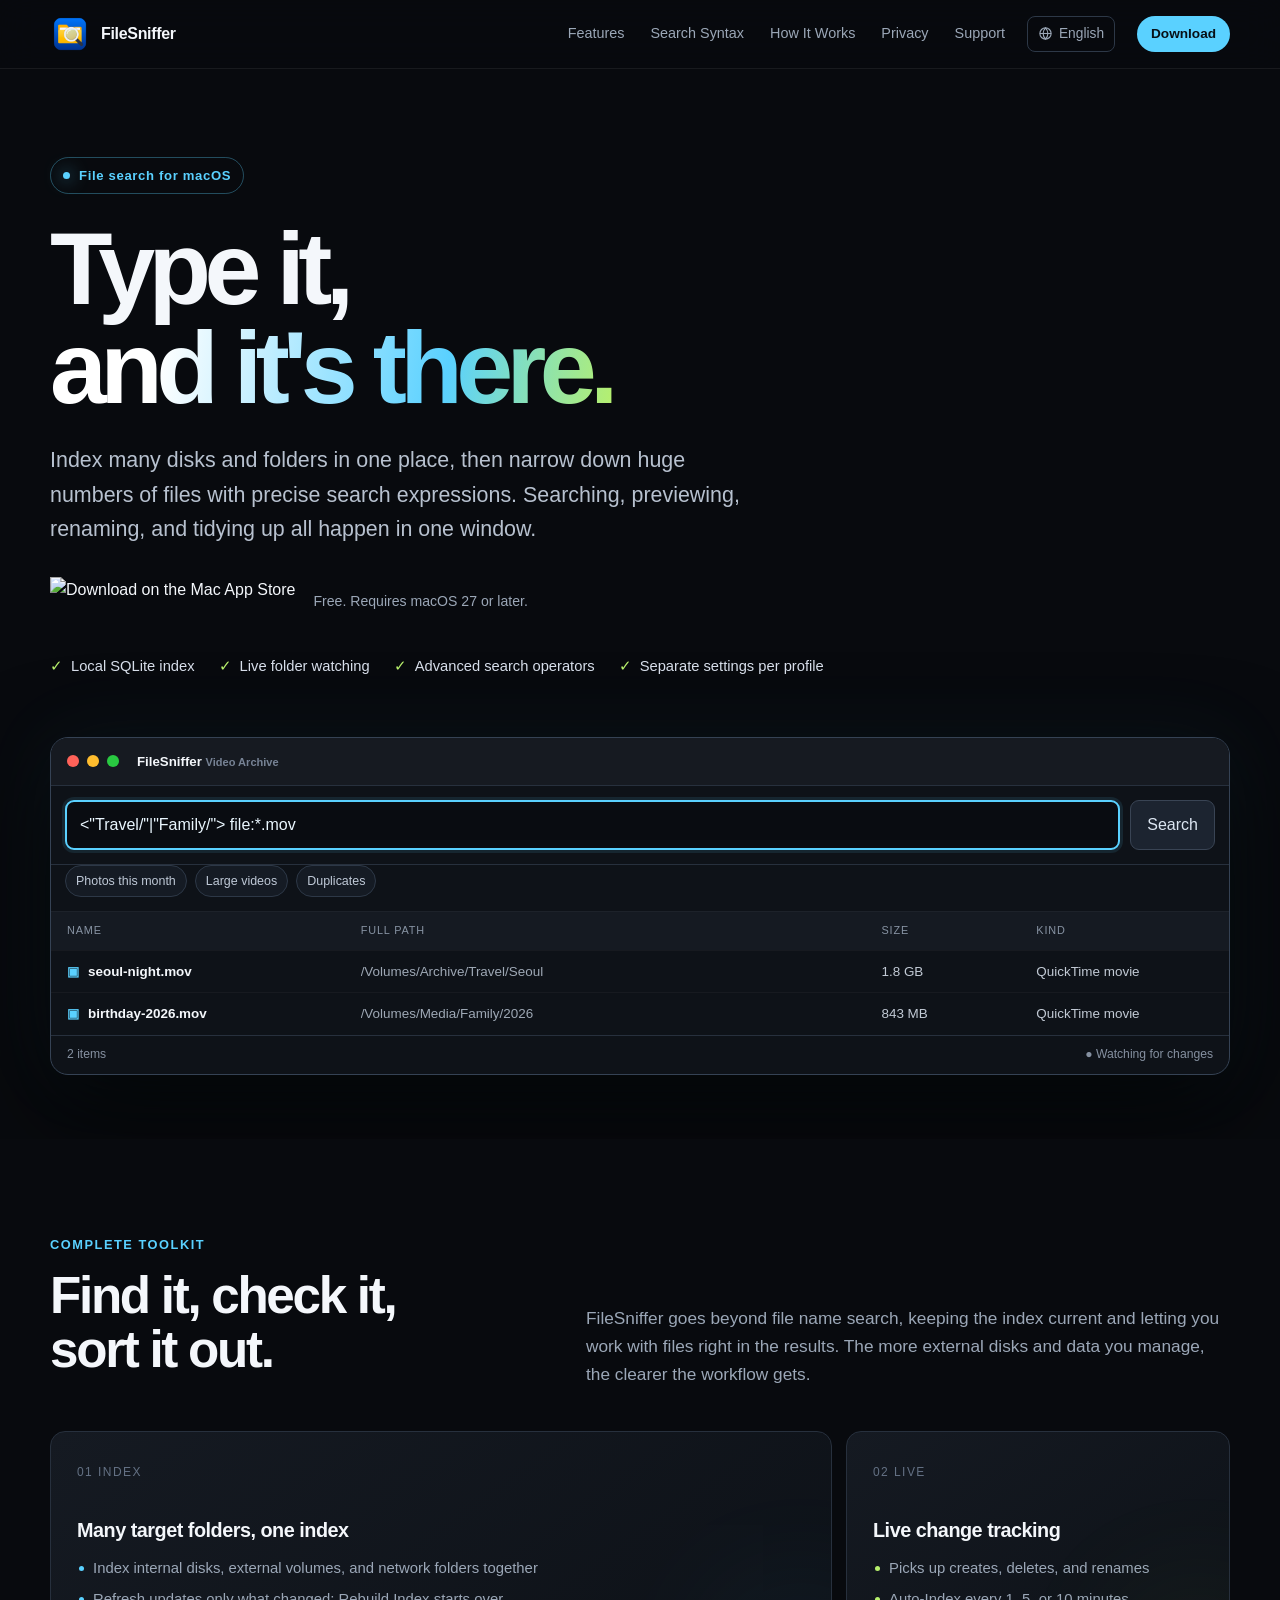
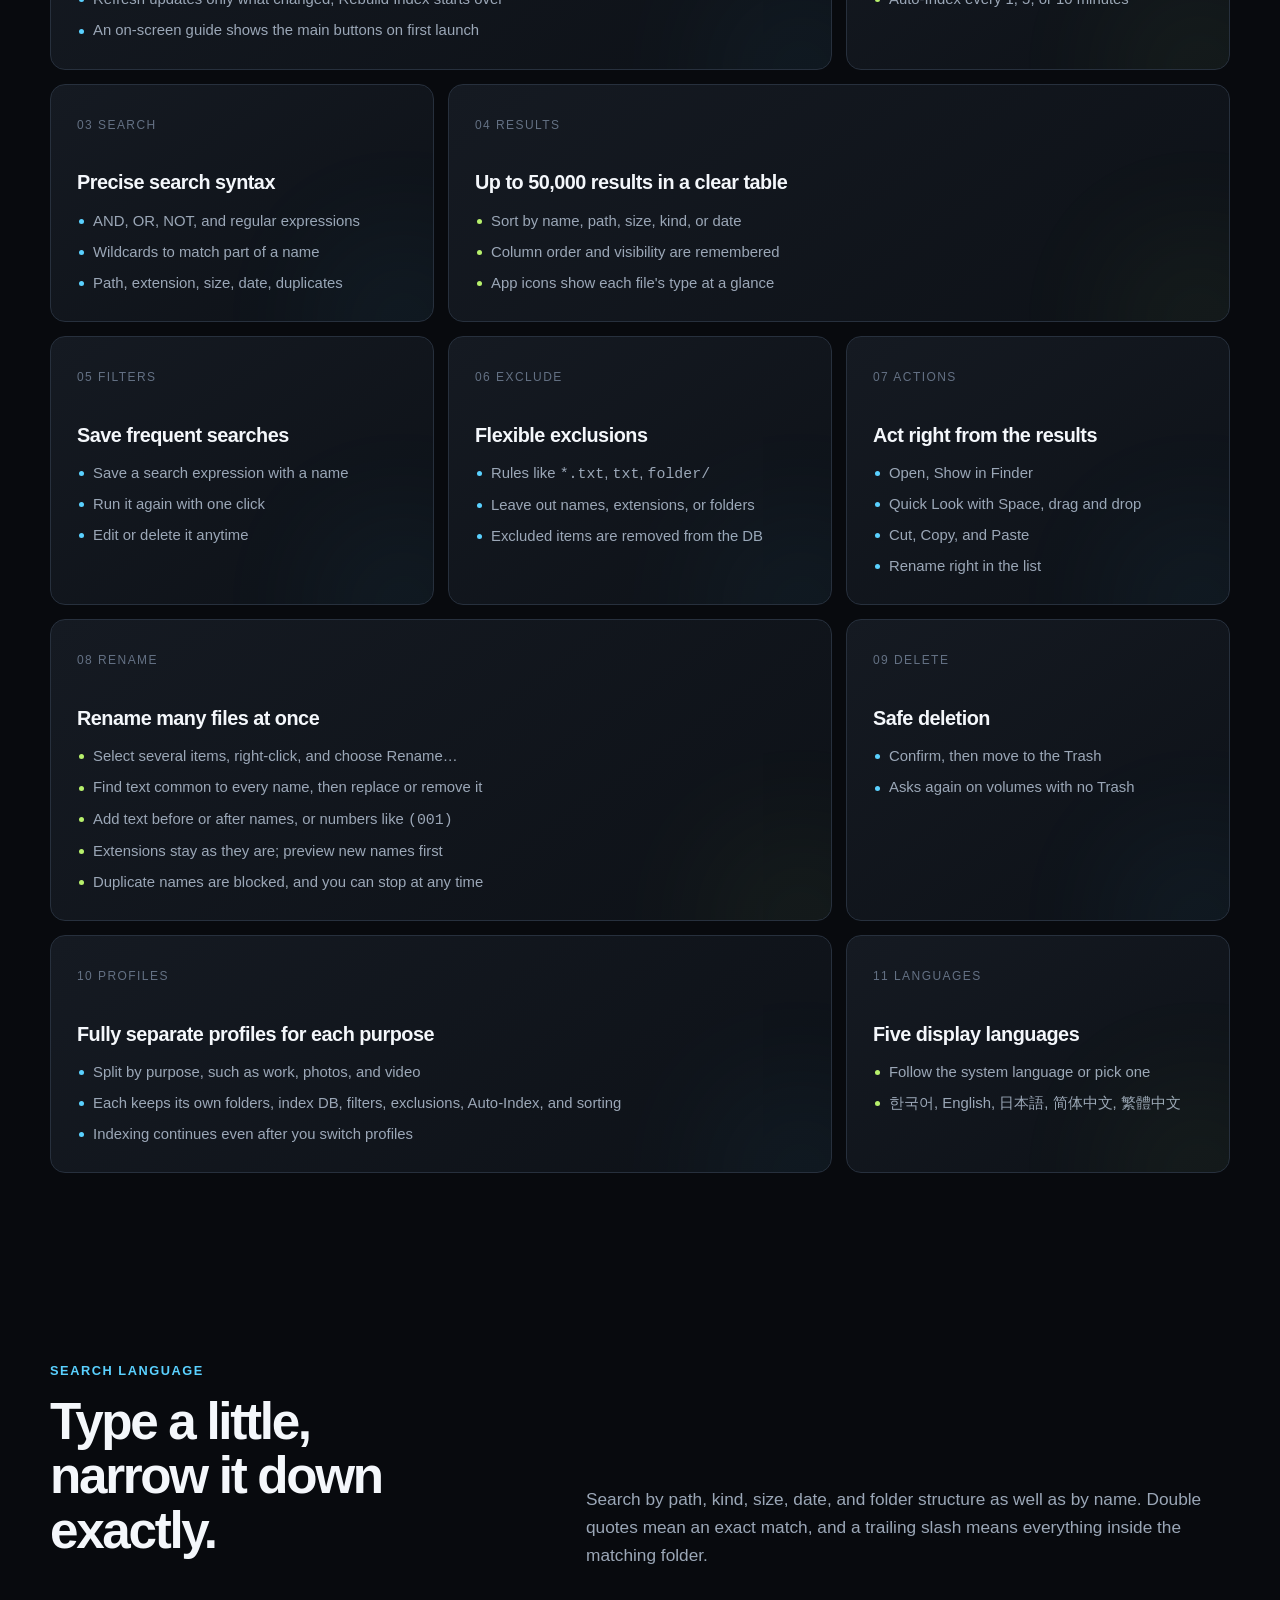
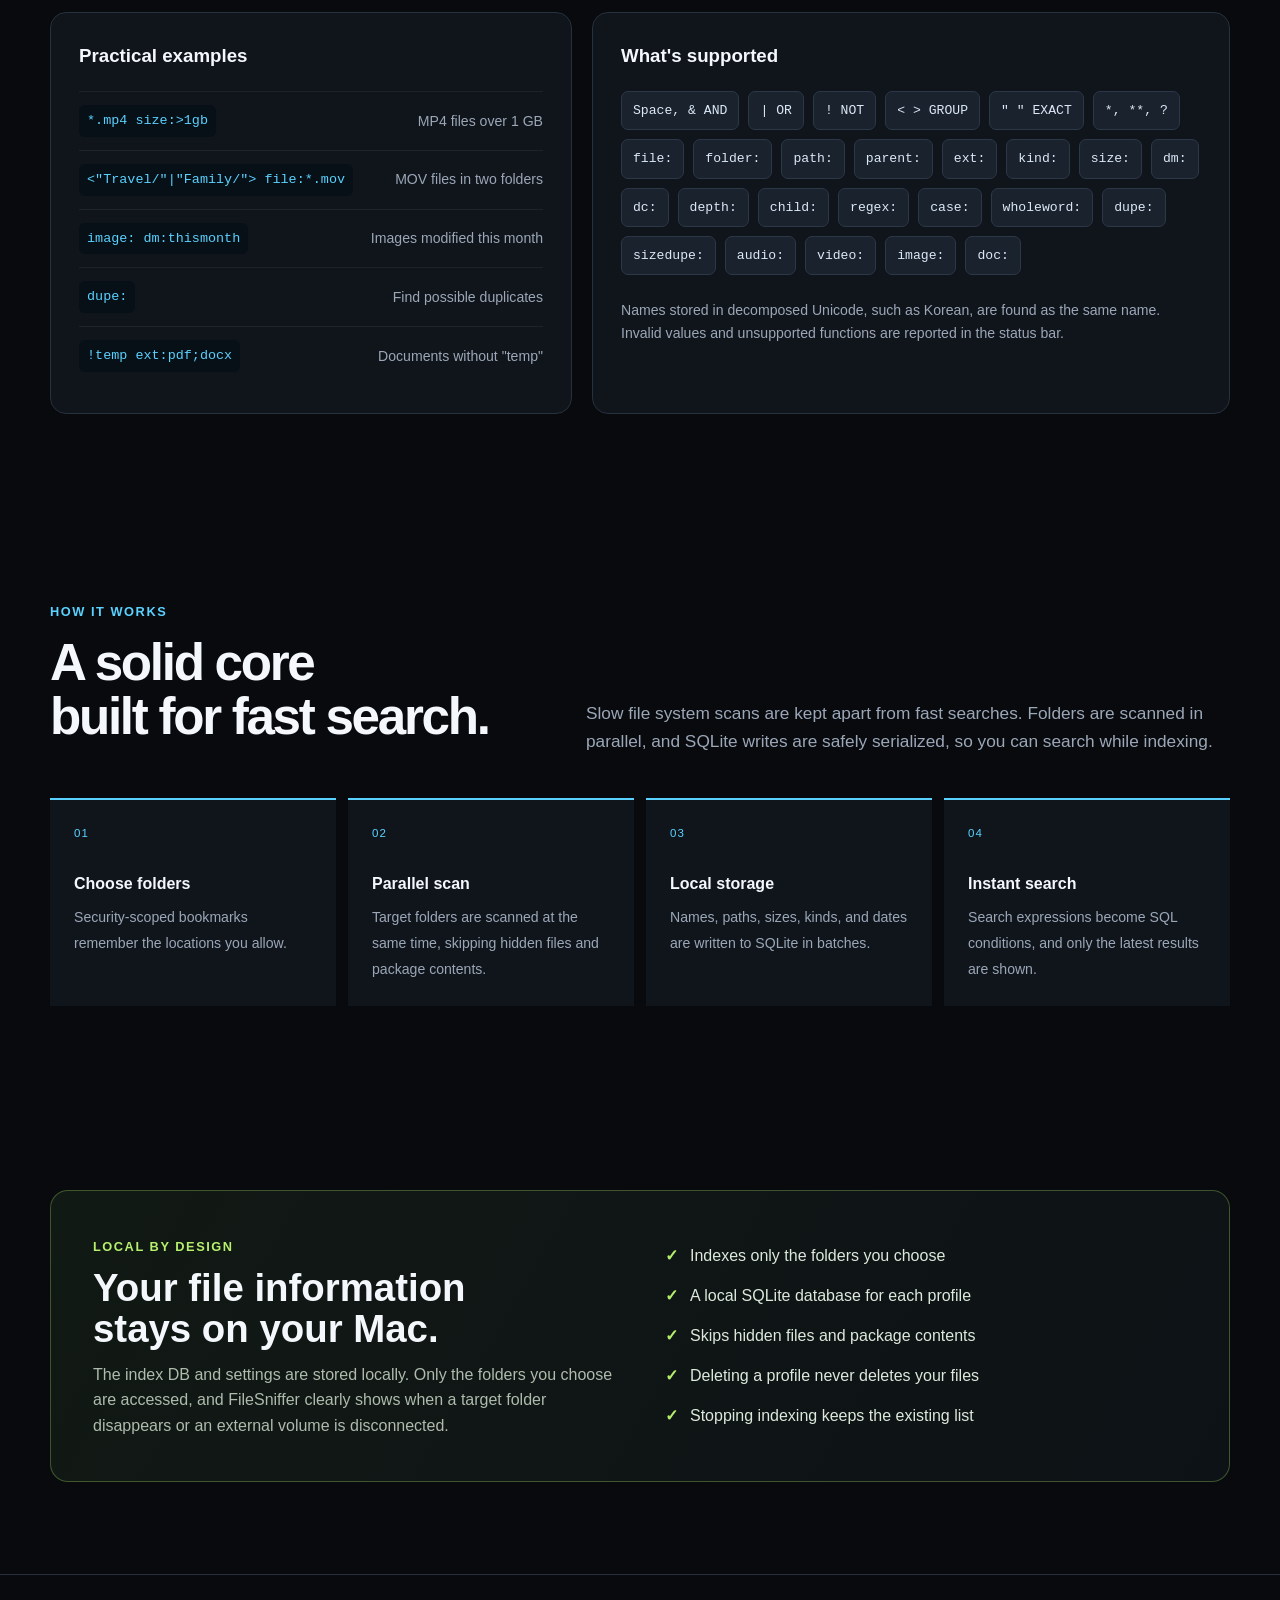
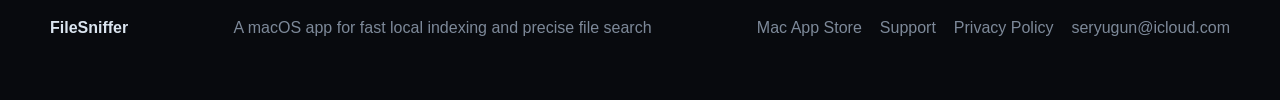
==== en.html @ e66916c9 "Add files via upload" ====
<!doctype html>
<html lang="en">
<head>
  <meta charset="utf-8">
  <meta name="viewport" content="width=device-width, initial-scale=1">
  <meta name="description" content="FileSniffer is a macOS app that indexes many folders quickly and finds and manages files with a powerful search syntax.">
  <meta name="theme-color" content="#0b0d12">
  <title>FileSniffer — The moment you type, your files appear</title>
  <link rel="alternate" hreflang="ko" href="https://seryugun.github.io/filesniffer/">
  <link rel="alternate" hreflang="en" href="https://seryugun.github.io/filesniffer/en.html">
  <link rel="alternate" hreflang="ja" href="https://seryugun.github.io/filesniffer/ja.html">
  <link rel="alternate" hreflang="zh-Hans" href="https://seryugun.github.io/filesniffer/zh-hans.html">
  <link rel="alternate" hreflang="zh-Hant" href="https://seryugun.github.io/filesniffer/zh-hant.html">
  <link rel="alternate" hreflang="x-default" href="https://seryugun.github.io/filesniffer/en.html">
  <link rel="icon" type="image/png" href="favicon.png">
  <link rel="apple-touch-icon" href="icon.png">
  <link rel="stylesheet" href="home.css">
</head>
<body>
  <nav class="nav"><div class="wrap"><a class="brand" href="#top"><img class="mark" src="icon.png" alt="" width="40" height="40">FileSniffer</a><div class="nav-right"><div class="navlinks"><a href="#features">Features</a><a href="#syntax">Search Syntax</a><a href="#workflow">How It Works</a><a href="#privacy">Privacy</a><a href="support.html#en">Support</a></div><details class="lang"><summary aria-label="Language"><svg viewBox="0 0 24 24" fill="none" stroke="currentColor" stroke-width="1.8" aria-hidden="true"><circle cx="12" cy="12" r="9"/><path d="M3 12h18M12 3c2.5 2.7 3.8 5.7 3.8 9s-1.3 6.3-3.8 9c-2.5-2.7-3.8-5.7-3.8-9S9.5 5.7 12 3z"/></svg>English</summary><div class="lang-menu"><a href="index.html?lang=ko" hreflang="ko" lang="ko">한국어</a><a href="en.html" hreflang="en" lang="en" aria-current="page">English</a><a href="ja.html" hreflang="ja" lang="ja">日本語</a><a href="zh-hans.html" hreflang="zh-Hans" lang="zh-Hans">简体中文</a><a href="zh-hant.html" hreflang="zh-Hant" lang="zh-Hant">繁體中文</a></div></details><a class="nav-store" data-appstore href="https://apps.apple.com/app/filesniffer/id6819963720?mt=12">Download</a></div></div></nav>
  <main id="top">
    <header class="hero"><div class="wrap"><span class="eyebrow">File search for macOS</span><h1>Type it,<br><span class="gradient">and it's there.</span></h1><p class="lead">Index many disks and folders in one place, then narrow down huge numbers of files with precise search expressions. Searching, previewing, renaming, and tidying up all happen in one window.</p>
      <div class="store"><a data-appstore href="https://apps.apple.com/app/filesniffer/id6819963720?mt=12"><img src="https://toolbox.marketingtools.apple.com/api/badges/download-on-the-mac-app-store/black/en-us" alt="Download on the Mac App Store" height="48"></a><span class="store-note">Free. Requires macOS 27 or later.</span></div>
      <div class="hero-points"><span>Local SQLite index</span><span>Live folder watching</span><span>Advanced search operators</span><span>Separate settings per profile</span></div>
      <div class="app" aria-label="FileSniffer search window demo"><div class="titlebar"><span class="dot red"></span><span class="dot yellow"></span><span class="dot green"></span><span class="appname">FileSniffer <small style="color:#778395">Video Archive</small></span></div><div class="searchrow"><input id="demo-search" class="searchbox" value='&lt;"Travel/"|"Family/"&gt; file:*.mov' aria-label="Search expression demo"><button class="demo-btn" id="demo-run">Search</button></div><div class="chips"><button class="chip" data-query='image: dm:thismonth'>Photos this month</button><button class="chip" data-query='size:&gt;1gb video:'>Large videos</button><button class="chip" data-query='dupe:'>Duplicates</button></div><div class="table"><div class="tr head"><span>Name</span><span>Full Path</span><span>Size</span><span>Kind</span></div><div class="tr result"><div class="file"><span class="ico">▣</span><span>seoul-night.mov</span></div><span class="path">/Volumes/Archive/Travel/Seoul</span><span class="size">1.8 GB</span><span class="kind">QuickTime movie</span></div><div class="tr result"><div class="file"><span class="ico">▣</span><span>birthday-2026.mov</span></div><span class="path">/Volumes/Media/Family/2026</span><span class="size">843 MB</span><span class="kind">QuickTime movie</span></div></div><div class="status"><span id="result-count" data-searching="Searching…" data-found="2 items" data-dupe="2 possible duplicates">2 items</span><span><span class="pulse">●</span> Watching for changes</span></div></div>
    </div></header>

    <section id="features"><div class="wrap reveal"><div class="section-head"><div><span class="kicker">Complete toolkit</span><h2>Find it, check it,<br>sort it out.</h2></div><p>FileSniffer goes beyond file name search, keeping the index current and letting you work with files right in the results. The more external disks and data you manage, the clearer the workflow gets.</p></div><div class="grid">
      <article class="card wide"><span class="num">01 INDEX</span><h3>Many target folders, one index</h3><ul><li>Index internal disks, external volumes, and network folders together</li><li>Refresh updates only what changed; Rebuild Index starts over</li><li>An on-screen guide shows the main buttons on first launch</li></ul></article>
      <article class="card accent"><span class="num">02 LIVE</span><h3>Live change tracking</h3><ul><li>Picks up creates, deletes, and renames</li><li>Auto-Index every 1, 5, or 10 minutes</li></ul></article>
      <article class="card"><span class="num">03 SEARCH</span><h3>Precise search syntax</h3><ul><li>AND, OR, NOT, and regular expressions</li><li>Wildcards to match part of a name</li><li>Path, extension, size, date, duplicates</li></ul></article>
      <article class="card wide accent"><span class="num">04 RESULTS</span><h3>Up to 50,000 results in a clear table</h3><ul><li>Sort by name, path, size, kind, or date</li><li>Column order and visibility are remembered</li><li>App icons show each file's type at a glance</li></ul></article>
      <article class="card"><span class="num">05 FILTERS</span><h3>Save frequent searches</h3><ul><li>Save a search expression with a name</li><li>Run it again with one click</li><li>Edit or delete it anytime</li></ul></article>
      <article class="card"><span class="num">06 EXCLUDE</span><h3>Flexible exclusions</h3><ul><li>Rules like <code>*.txt</code>, <code>txt</code>, <code>folder/</code></li><li>Leave out names, extensions, or folders</li><li>Excluded items are removed from the DB</li></ul></article>
      <article class="card"><span class="num">07 ACTIONS</span><h3>Act right from the results</h3><ul><li>Open, Show in Finder</li><li>Quick Look with Space, drag and drop</li><li>Cut, Copy, and Paste</li><li>Rename right in the list</li></ul></article>
      <article class="card wide accent"><span class="num">08 RENAME</span><h3>Rename many files at once</h3><ul><li>Select several items, right-click, and choose Rename…</li><li>Find text common to every name, then replace or remove it</li><li>Add text before or after names, or numbers like <code>(001)</code></li><li>Extensions stay as they are; preview new names first</li><li>Duplicate names are blocked, and you can stop at any time</li></ul></article>
      <article class="card"><span class="num">09 DELETE</span><h3>Safe deletion</h3><ul><li>Confirm, then move to the Trash</li><li>Asks again on volumes with no Trash</li></ul></article>
      <article class="card wide"><span class="num">10 PROFILES</span><h3>Fully separate profiles for each purpose</h3><ul><li>Split by purpose, such as work, photos, and video</li><li>Each keeps its own folders, index DB, filters, exclusions, Auto-Index, and sorting</li><li>Indexing continues even after you switch profiles</li></ul></article>
      <article class="card accent"><span class="num">11 LANGUAGES</span><h3>Five display languages</h3><ul><li>Follow the system language or pick one</li><li>한국어, English, 日本語, 简体中文, 繁體中文</li></ul></article>
    </div></div></section>

    <section id="syntax"><div class="wrap reveal"><div class="section-head"><div><span class="kicker">Search language</span><h2>Type a little,<br>narrow it down exactly.</h2></div><p>Search by path, kind, size, date, and folder structure as well as by name. Double quotes mean an exact match, and a trailing slash means everything inside the matching folder.</p></div><div class="syntax"><div class="syntax-panel"><h3>Practical examples</h3><div class="example"><code>*.mp4 size:&gt;1gb</code><span>MP4 files over 1 GB</span></div><div class="example"><code>&lt;"Travel/"|"Family/"&gt; file:*.mov</code><span>MOV files in two folders</span></div><div class="example"><code>image: dm:thismonth</code><span>Images modified this month</span></div><div class="example"><code>dupe:</code><span>Find possible duplicates</span></div><div class="example"><code>!temp ext:pdf;docx</code><span>Documents without "temp"</span></div></div><div class="syntax-panel"><h3>What's supported</h3><div class="tokens"><span class="token">Space, &amp; AND</span><span class="token">| OR</span><span class="token">! NOT</span><span class="token">&lt; &gt; GROUP</span><span class="token">" " EXACT</span><span class="token">*, **, ?</span><span class="token">file:</span><span class="token">folder:</span><span class="token">path:</span><span class="token">parent:</span><span class="token">ext:</span><span class="token">kind:</span><span class="token">size:</span><span class="token">dm:</span><span class="token">dc:</span><span class="token">depth:</span><span class="token">child:</span><span class="token">regex:</span><span class="token">case:</span><span class="token">wholeword:</span><span class="token">dupe:</span><span class="token">sizedupe:</span><span class="token">audio:</span><span class="token">video:</span><span class="token">image:</span><span class="token">doc:</span></div><p style="color:var(--muted);font-size:.88rem;margin:24px 0 0">Names stored in decomposed Unicode, such as Korean, are found as the same name. Invalid values and unsupported functions are reported in the status bar.</p></div></div></div></section>

    <section id="workflow"><div class="wrap reveal"><div class="section-head"><div><span class="kicker">How it works</span><h2>A solid core<br>built for fast search.</h2></div><p>Slow file system scans are kept apart from fast searches. Folders are scanned in parallel, and SQLite writes are safely serialized, so you can search while indexing.</p></div><div class="flow"><div class="step"><strong>Choose folders</strong><span>Security-scoped bookmarks remember the locations you allow.</span></div><div class="step"><strong>Parallel scan</strong><span>Target folders are scanned at the same time, skipping hidden files and package contents.</span></div><div class="step"><strong>Local storage</strong><span>Names, paths, sizes, kinds, and dates are written to SQLite in batches.</span></div><div class="step"><strong>Instant search</strong><span>Search expressions become SQL conditions, and only the latest results are shown.</span></div></div></div></section>

    <section id="privacy"><div class="wrap reveal"><div class="privacy"><div><span class="kicker" style="color:var(--lime)">Local by design</span><h2>Your file information<br>stays on your Mac.</h2><p>The index DB and settings are stored locally. Only the folders you choose are accessed, and FileSniffer clearly shows when a target folder disappears or an external volume is disconnected.</p></div><div class="checks"><div class="check">Indexes only the folders you choose</div><div class="check">A local SQLite database for each profile</div><div class="check">Skips hidden files and package contents</div><div class="check">Deleting a profile never deletes your files</div><div class="check">Stopping indexing keeps the existing list</div></div></div></div></section>
  </main>
  <footer><div class="wrap foot"><strong>FileSniffer</strong><span>A macOS app for fast local indexing and precise file search</span><span class="footlinks"><a data-appstore href="https://apps.apple.com/app/filesniffer/id6819963720?mt=12">Mac App Store</a><a href="support.html#en">Support</a><a href="privacy.html#en">Privacy Policy</a><a href="mailto:seryugun@icloud.com">seryugun@icloud.com</a></span></div></footer>
  <script src="site.js"></script>
</body>
</html>
---- home.css ----
:root{--bg:#080a0e;--panel:#10141b;--panel2:#151b24;--line:#27303d;--text:#f4f7fb;--muted:#9ba7b7;--cyan:#5ad1ff;--lime:#b7f06c;--orange:#ffb65a;--max:1180px;color-scheme:dark;font-family:-apple-system,BlinkMacSystemFont,"SF Pro Display","Apple SD Gothic Neo","Hiragino Sans","PingFang SC","PingFang TC",sans-serif}
:lang(ja){font-family:-apple-system,BlinkMacSystemFont,"Hiragino Sans","Hiragino Kaku Gothic ProN",sans-serif}
:lang(zh-Hans){font-family:-apple-system,BlinkMacSystemFont,"PingFang SC",sans-serif}
:lang(zh-Hant){font-family:-apple-system,BlinkMacSystemFont,"PingFang TC",sans-serif}
*{box-sizing:border-box}html{scroll-behavior:smooth}body{margin:0;background:var(--bg);color:var(--text);line-height:1.62;font-size:16px}a{color:inherit;text-decoration:none}button,input{font:inherit}button{cursor:pointer}.wrap{width:min(var(--max),calc(100% - 40px));margin:auto}
.nav{position:sticky;top:0;z-index:20;border-bottom:1px solid #ffffff12;background:#080a0edb;backdrop-filter:blur(18px)}.nav .wrap{height:68px;display:flex;align-items:center;justify-content:space-between}.brand{display:flex;gap:11px;align-items:center;font-weight:750;letter-spacing:-.02em}.mark{width:40px;height:40px;display:block}.navlinks{display:flex;gap:26px;color:var(--muted);font-size:.9rem}.navlinks a:hover{color:var(--text)}
.nav-right{display:flex;align-items:center;gap:22px}.nav-store{padding:7px 14px;border-radius:999px;background:var(--cyan);color:#071017;font-size:.85rem;font-weight:700;white-space:nowrap}.nav-store:hover{background:#8fe0ff}
.lang{position:relative;font-size:.86rem;color:var(--muted)}.lang summary{list-style:none;cursor:pointer;padding:6px 10px;border:1px solid #2d3847;border-radius:8px;display:flex;gap:6px;align-items:center;white-space:nowrap}.lang summary::-webkit-details-marker{display:none}.lang summary svg{width:15px;height:15px}.lang summary:hover,.lang[open] summary{color:var(--text);border-color:#55708c}.lang-menu{position:absolute;right:0;top:calc(100% + 8px);min-width:150px;padding:6px;border:1px solid var(--line);border-radius:10px;background:#10141b;box-shadow:0 18px 50px #000a;display:grid}.lang-menu a{padding:7px 10px;border-radius:6px;color:#c9d3df}.lang-menu a:hover{background:#1a222d;color:#fff}.lang-menu a[aria-current]{color:var(--cyan)}
.hero{padding:88px 0 64px;overflow:hidden}.eyebrow{display:inline-flex;align-items:center;gap:9px;padding:7px 12px;border:1px solid #5ad1ff55;border-radius:999px;color:var(--cyan);font-size:.82rem;font-weight:650;letter-spacing:.05em}.eyebrow:before{content:"";width:7px;height:7px;border-radius:50%;background:var(--cyan);box-shadow:0 0 18px var(--cyan)}h1{font-size:clamp(3rem,8vw,6.8rem);line-height:.96;letter-spacing:-.065em;margin:26px 0 26px;max-width:1000px}.gradient{background:linear-gradient(100deg,#fff 20%,var(--cyan) 70%,var(--lime));-webkit-background-clip:text;color:transparent}.lead{font-size:clamp(1.08rem,2vw,1.34rem);color:#b7c1cf;max-width:690px;margin:0 0 30px}.hero-points{display:flex;flex-wrap:wrap;gap:12px 24px;color:#d7deea;font-size:.92rem}.hero-points span:before{content:"✓";color:var(--lime);margin-right:8px}
.store{display:flex;flex-wrap:wrap;align-items:center;gap:12px 18px;margin:0 0 30px}.store img{height:48px;width:auto;display:block}.store a:hover img{opacity:.85}.store-note{color:var(--muted);font-size:.88rem}
.app{margin-top:58px;border:1px solid #354254;border-radius:18px;background:#0e1218;box-shadow:0 35px 100px #000b,0 0 80px #5ad1ff12;overflow:hidden}.titlebar{height:48px;display:flex;align-items:center;gap:8px;padding:0 16px;border-bottom:1px solid var(--line);background:#161a21}.dot{width:12px;height:12px;border-radius:50%}.red{background:#ff6259}.yellow{background:#ffbd2e}.green{background:#29c941}.appname{margin-left:10px;font-size:.83rem;font-weight:700}.searchrow{display:flex;gap:10px;padding:14px;border-bottom:1px solid var(--line)}.searchbox{flex:1;background:#090c11;border:2px solid var(--cyan);box-shadow:0 0 0 3px #5ad1ff1a;border-radius:9px;padding:10px 13px;color:#eaf7ff;outline:none;min-width:0}.demo-btn{border:1px solid #394454;background:#1c2430;color:#dce6f2;border-radius:9px;padding:0 16px}.demo-btn:hover{border-color:var(--cyan)}.chips{padding:0 14px 14px;display:flex;gap:8px;flex-wrap:wrap}.chip{border:1px solid #2d3847;border-radius:999px;background:#151b24;color:#bfc9d7;padding:5px 10px;font-size:.78rem}.chip:hover{color:#fff;border-color:#55708c}.table{font-size:.84rem}.tr{display:grid;grid-template-columns:1.1fr 2fr .55fr .7fr;gap:16px;padding:10px 16px;border-top:1px solid #ffffff09;align-items:center}.tr.head{color:#8793a3;background:#151a22;text-transform:uppercase;font-size:.68rem;letter-spacing:.08em}.file{display:flex;gap:9px;align-items:center;font-weight:600;min-width:0}.file span:last-child,.path{white-space:nowrap;overflow:hidden;text-overflow:ellipsis}.ico{color:var(--cyan)}.path{color:#9ea8b5}.size,.kind{color:#c2cad5}.status{display:flex;justify-content:space-between;padding:9px 16px;border-top:1px solid var(--line);color:#8590a0;font-size:.76rem}.pulse{animation:pulse 1.6s ease-in-out infinite}@keyframes pulse{50%{opacity:.45}}
section{padding:92px 0}.section-head{display:grid;grid-template-columns:.85fr 1.15fr;gap:60px;margin-bottom:42px}.kicker{color:var(--cyan);font-size:.8rem;font-weight:750;letter-spacing:.12em;text-transform:uppercase}.section-head h2{font-size:clamp(2rem,4vw,3.5rem);line-height:1.06;letter-spacing:-.045em;margin:12px 0}.section-head p{color:var(--muted);font-size:1.08rem;margin:8px 0 0;align-self:end}.grid{display:grid;grid-template-columns:repeat(3,1fr);gap:14px}.card{min-height:230px;padding:26px;border:1px solid var(--line);border-radius:15px;background:linear-gradient(145deg,#151a22,#0d1117);position:relative;overflow:hidden}.card:after{content:"";position:absolute;inset:auto -50px -80px auto;width:160px;height:160px;border-radius:50%;background:var(--glow,var(--cyan));filter:blur(70px);opacity:.08}.num{font-variant-numeric:tabular-nums;color:#647184;font-size:.75rem;letter-spacing:.12em}.card h3{font-size:1.24rem;margin:30px 0 10px;letter-spacing:-.025em}.card p{color:var(--muted);margin:0;font-size:.93rem}.card ul{list-style:none;margin:0;padding:0;display:grid;gap:7px;color:var(--muted);font-size:.93rem;word-break:keep-all}.card li{position:relative;padding-left:16px}.card li:before{content:"";position:absolute;left:2px;top:.68em;width:5px;height:5px;border-radius:50%;background:var(--glow,var(--cyan))}.wide{grid-column:span 2}.accent{--glow:var(--lime)}
.syntax{display:grid;grid-template-columns:.9fr 1.1fr;gap:20px}.syntax-panel{border:1px solid var(--line);border-radius:16px;background:var(--panel);padding:28px}.syntax-panel h3{margin:0 0 20px}.example{display:flex;justify-content:space-between;gap:20px;padding:13px 0;border-top:1px solid #ffffff10;align-items:center}.example code{color:var(--cyan);background:#071017;padding:5px 8px;border-radius:6px;font-size:.84rem}.example span{color:var(--muted);font-size:.88rem;text-align:right}.tokens{display:flex;flex-wrap:wrap;gap:9px}.token{padding:8px 11px;border-radius:7px;background:#1a222d;border:1px solid #2c3848;font-family:ui-monospace,SFMono-Regular,Menlo,monospace;font-size:.82rem;color:#dce8f8}
.flow{display:grid;grid-template-columns:repeat(4,1fr);gap:12px;counter-reset:step}.step{counter-increment:step;padding:24px;border-top:2px solid var(--cyan);background:#10151c}.step:before{content:"0" counter(step);display:block;color:var(--cyan);font-size:.72rem;letter-spacing:.1em;margin-bottom:28px}.step strong{display:block;margin-bottom:7px}.step span{color:var(--muted);font-size:.88rem}
.privacy{border:1px solid #b7f06c4a;border-radius:18px;padding:42px;display:grid;grid-template-columns:1fr 1fr;gap:50px;background:linear-gradient(120deg,#111914,#0d1216)}.privacy h2{font-size:2.4rem;line-height:1.08;margin:8px 0 12px}.privacy p{color:#aebbad;margin:0}.checks{display:grid;gap:14px;align-content:center}.check{display:flex;gap:12px;color:#dce9dc}.check:before{content:"✓";color:var(--lime);font-weight:800}
footer{padding:40px 0 60px;border-top:1px solid var(--line);color:#7d8999}.foot{display:flex;justify-content:space-between;gap:24px}.foot strong{color:#dbe5f0}.footlinks{display:flex;flex-wrap:wrap;gap:18px}.footlinks a:hover{color:var(--text)}.reveal{opacity:0;transform:translateY(16px);transition:.6s ease}.reveal.on{opacity:1;transform:none}
@media(max-width:820px){.navlinks{display:none}.hero{padding-top:64px}.section-head,.syntax,.privacy{grid-template-columns:1fr;gap:22px}.grid{grid-template-columns:1fr}.wide{grid-column:auto}.flow{grid-template-columns:1fr 1fr}.tr{grid-template-columns:1fr 1.4fr}.tr>:nth-child(3),.tr>:nth-child(4){display:none}.app{margin-inline:-10px}.privacy{padding:28px}.foot{flex-direction:column}}
@media(max-width:520px){.wrap{width:min(100% - 24px,var(--max))}h1{font-size:3.3rem}.hero-points{display:grid}.searchrow{flex-direction:column}.demo-btn{padding:10px}.flow{grid-template-columns:1fr}.example{align-items:flex-start;flex-direction:column}.example span{text-align:left}.status span:last-child{display:none}.nav-store{display:none}}
@media(prefers-reduced-motion:reduce){html{scroll-behavior:auto}.pulse{animation:none}.reveal{opacity:1;transform:none;transition:none}}
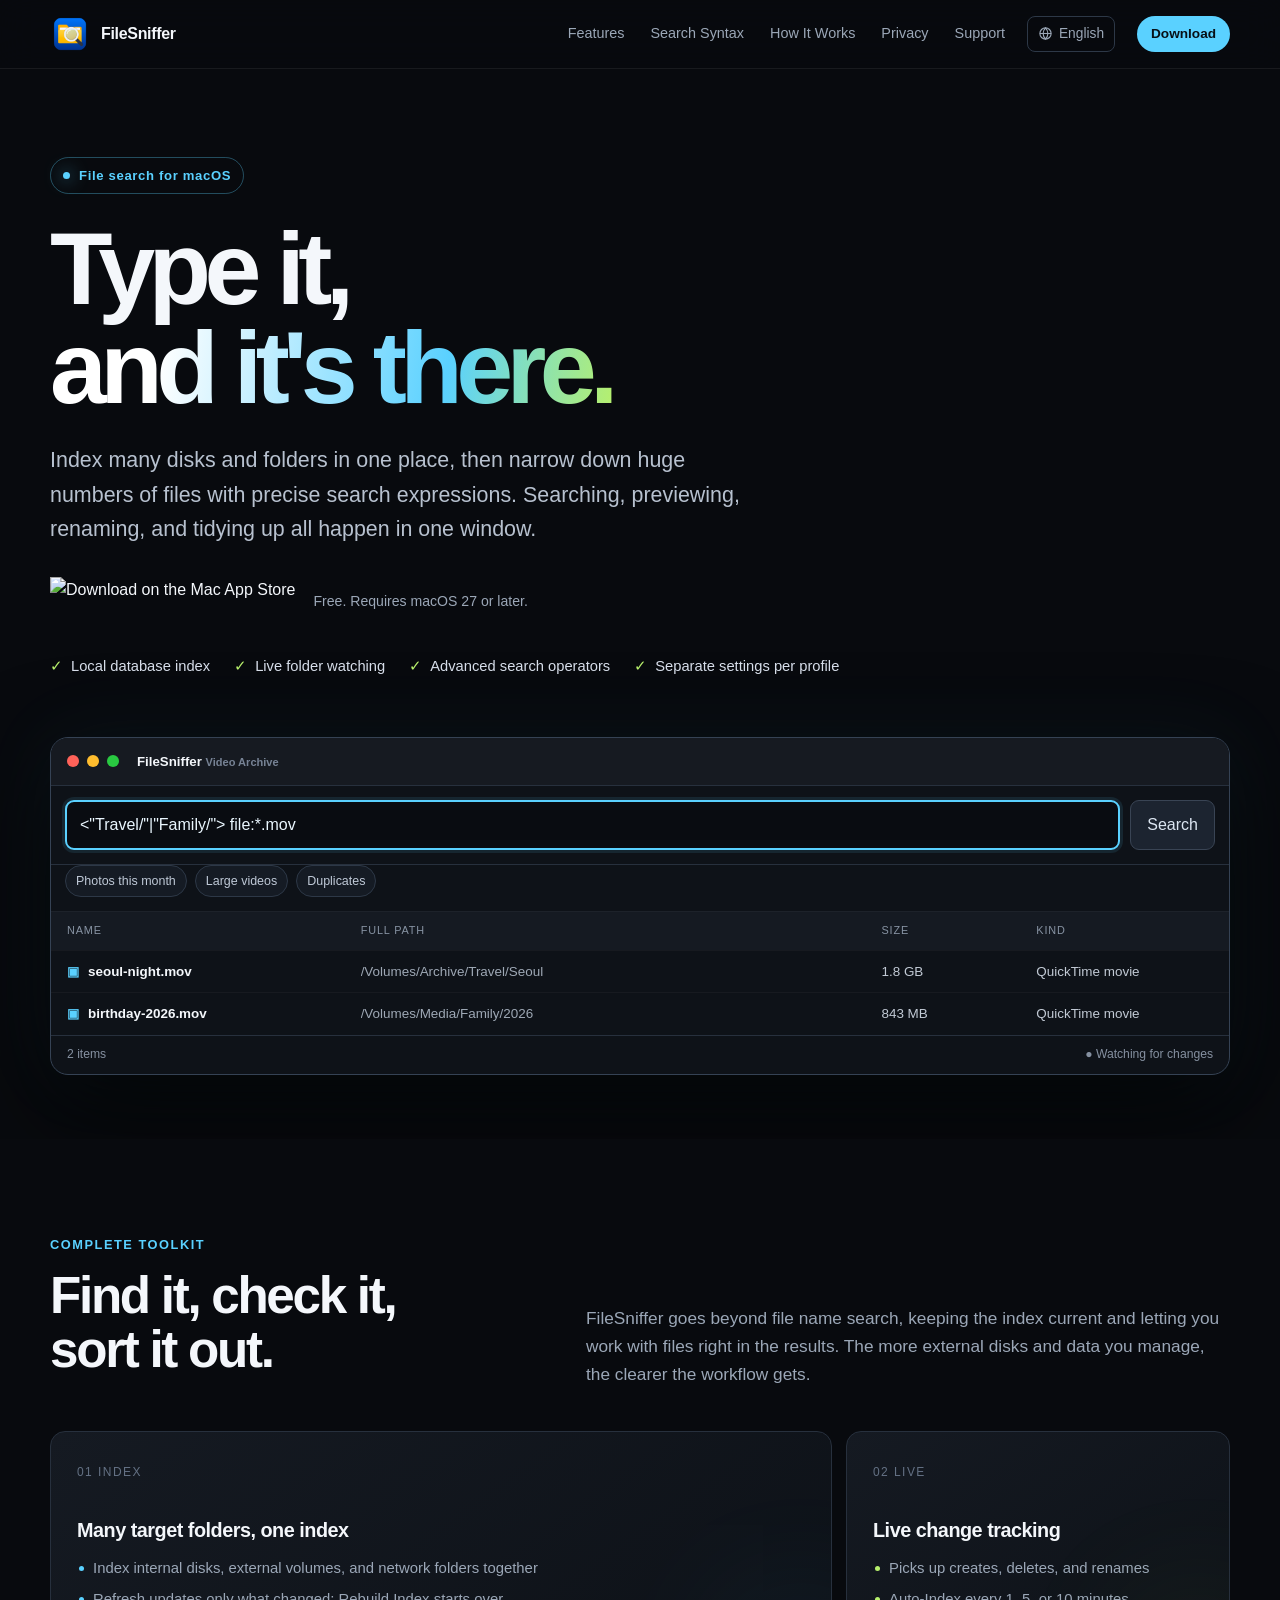
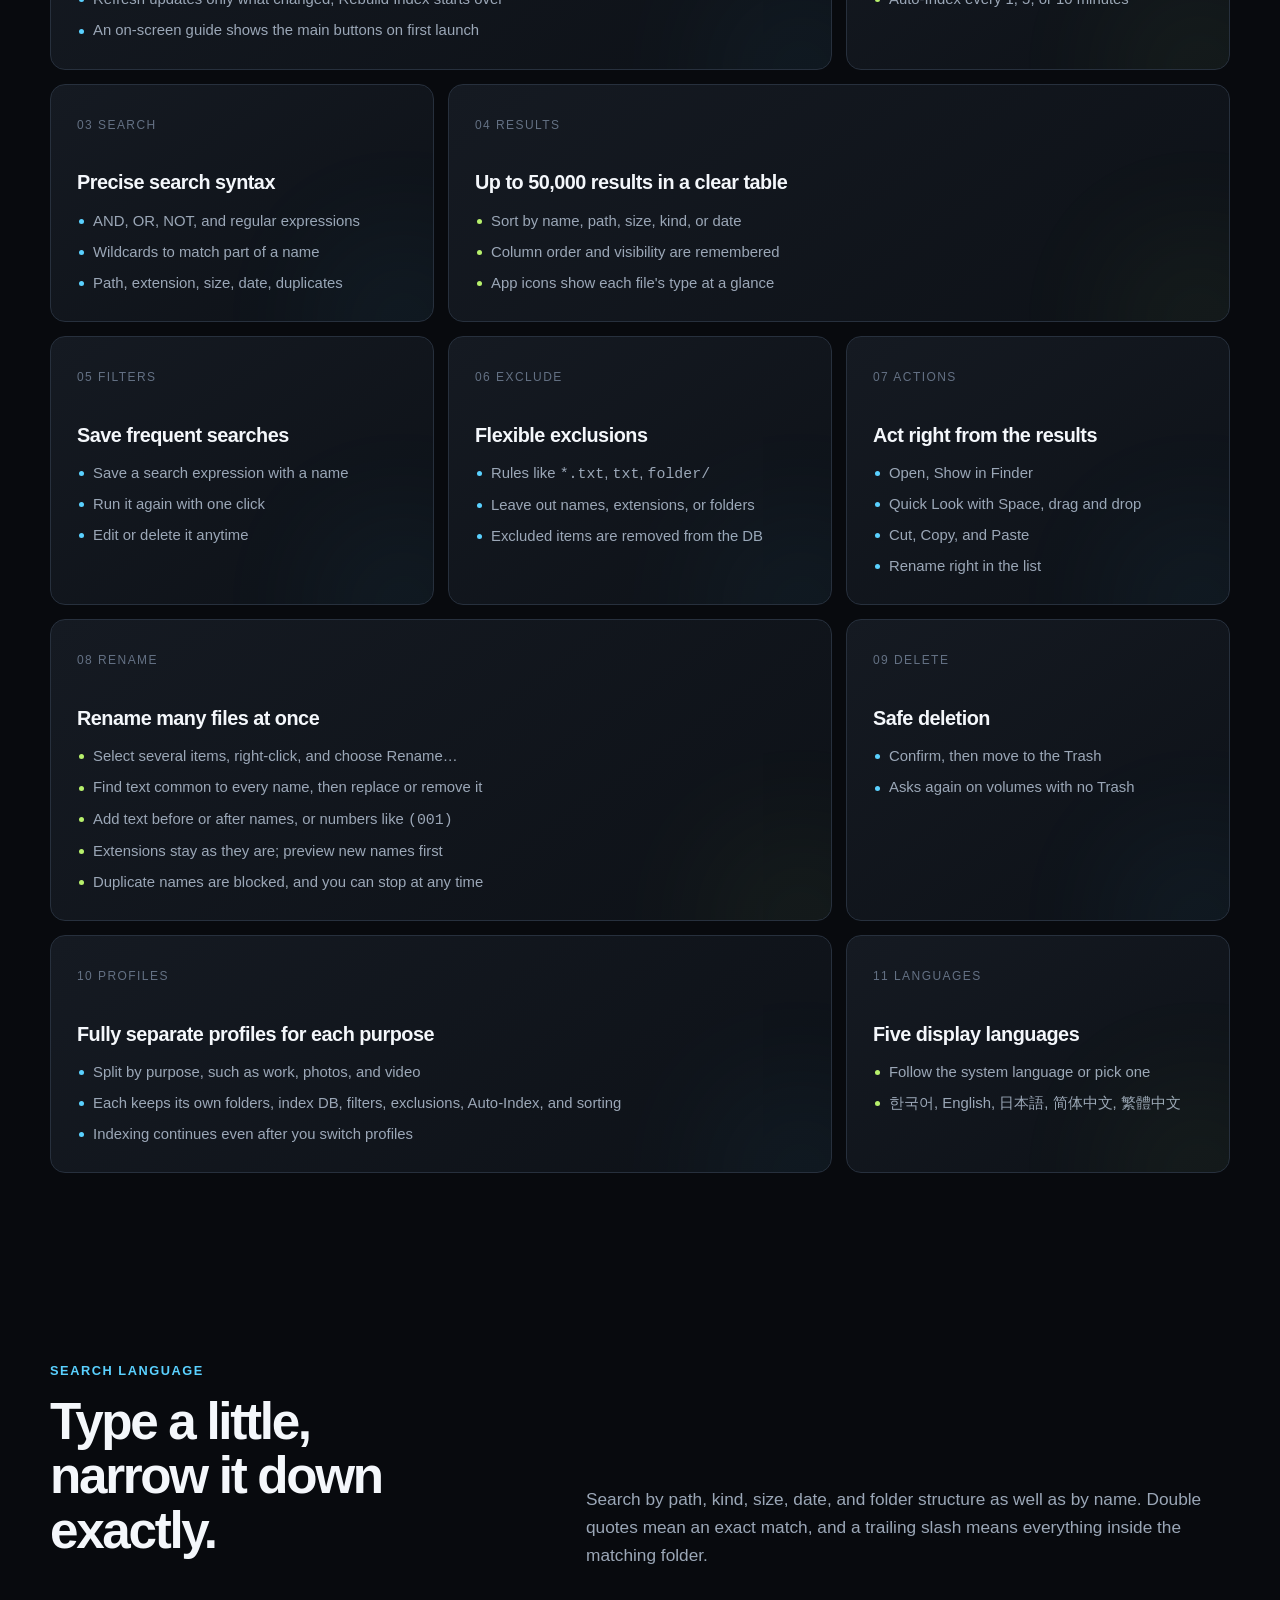
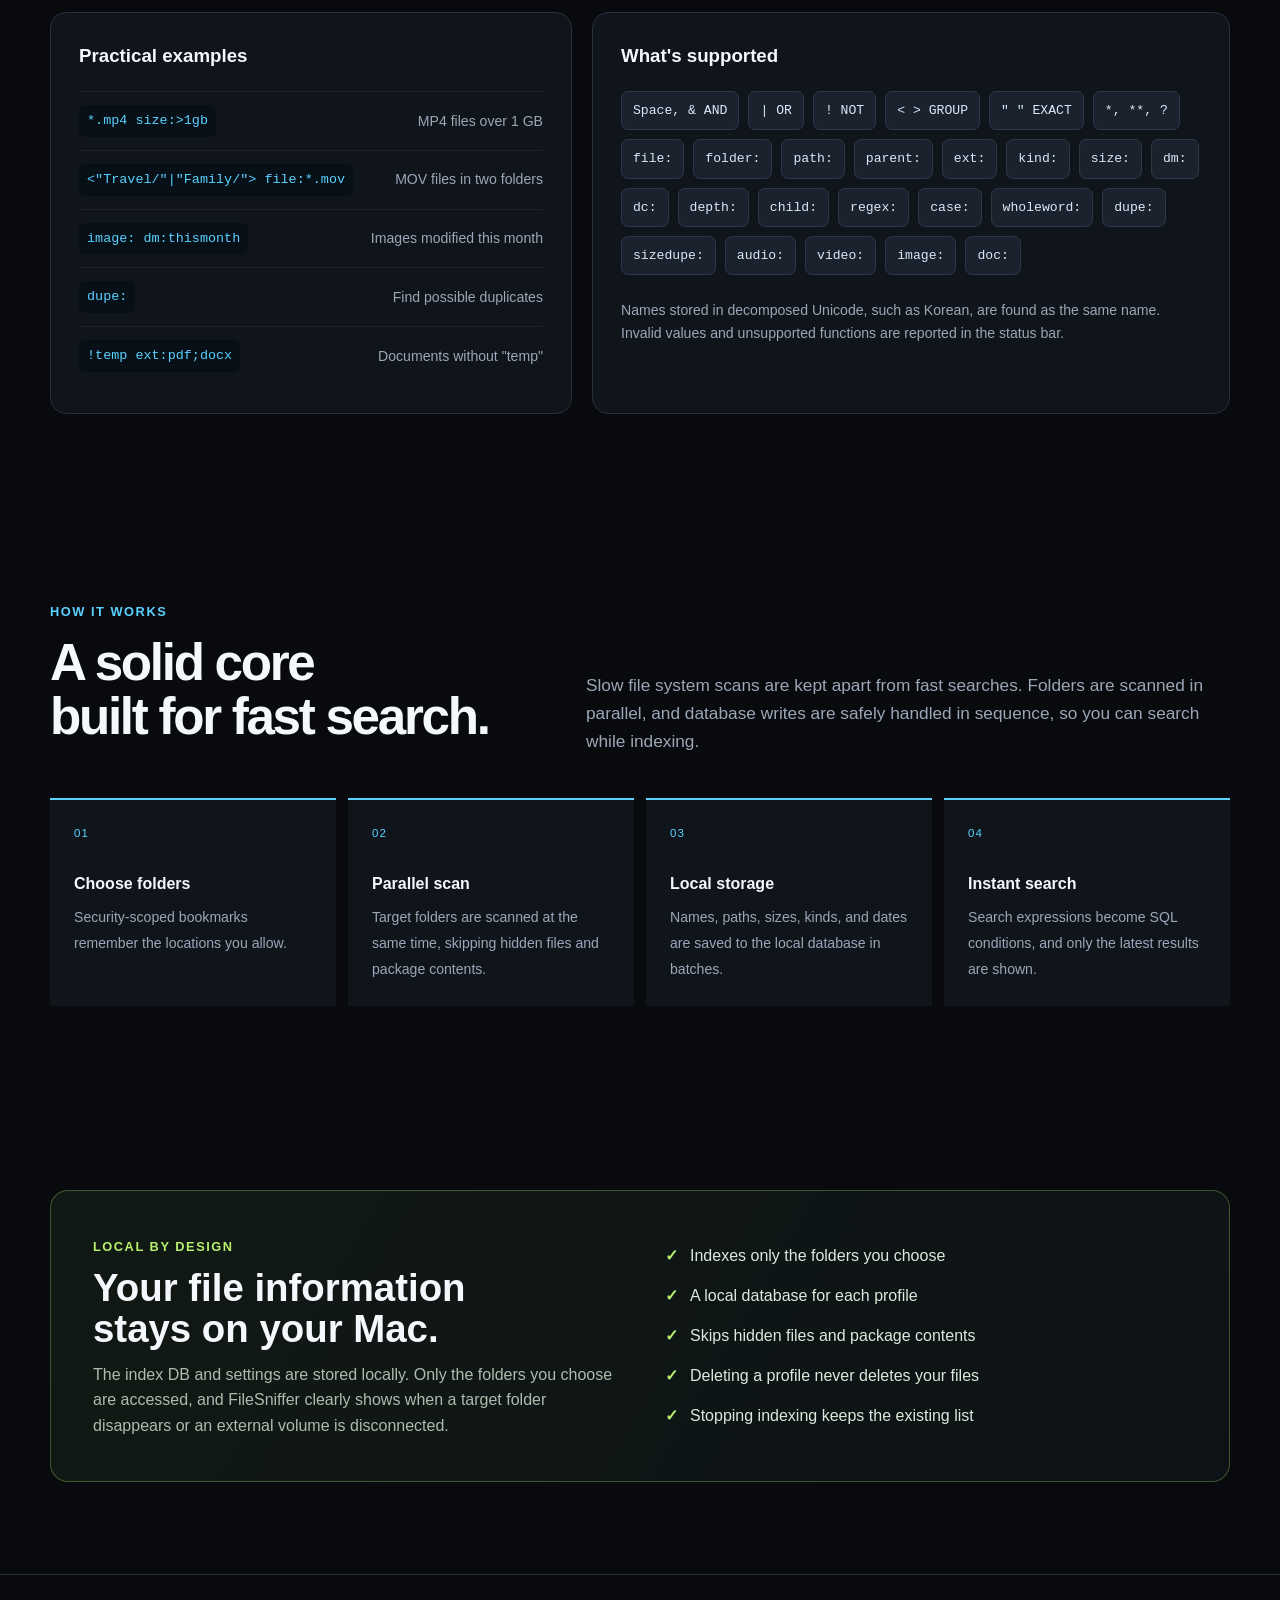
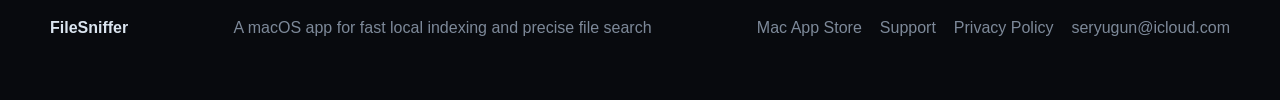
==== commit daddeeb3: "Add files via upload SQLite 문구 제거" ====
--- a/en.html
+++ b/en.html
@@ -21,7 +21,7 @@
   <main id="top">
     <header class="hero"><div class="wrap"><span class="eyebrow">File search for macOS</span><h1>Type it,<br><span class="gradient">and it's there.</span></h1><p class="lead">Index many disks and folders in one place, then narrow down huge numbers of files with precise search expressions. Searching, previewing, renaming, and tidying up all happen in one window.</p>
       <div class="store"><a data-appstore href="https://apps.apple.com/app/filesniffer/id6819963720?mt=12"><img src="https://toolbox.marketingtools.apple.com/api/badges/download-on-the-mac-app-store/black/en-us" alt="Download on the Mac App Store" height="48"></a><span class="store-note">Free. Requires macOS 27 or later.</span></div>
-      <div class="hero-points"><span>Local SQLite index</span><span>Live folder watching</span><span>Advanced search operators</span><span>Separate settings per profile</span></div>
+      <div class="hero-points"><span>Local database index</span><span>Live folder watching</span><span>Advanced search operators</span><span>Separate settings per profile</span></div>
       <div class="app" aria-label="FileSniffer search window demo"><div class="titlebar"><span class="dot red"></span><span class="dot yellow"></span><span class="dot green"></span><span class="appname">FileSniffer <small style="color:#778395">Video Archive</small></span></div><div class="searchrow"><input id="demo-search" class="searchbox" value='&lt;"Travel/"|"Family/"&gt; file:*.mov' aria-label="Search expression demo"><button class="demo-btn" id="demo-run">Search</button></div><div class="chips"><button class="chip" data-query='image: dm:thismonth'>Photos this month</button><button class="chip" data-query='size:&gt;1gb video:'>Large videos</button><button class="chip" data-query='dupe:'>Duplicates</button></div><div class="table"><div class="tr head"><span>Name</span><span>Full Path</span><span>Size</span><span>Kind</span></div><div class="tr result"><div class="file"><span class="ico">▣</span><span>seoul-night.mov</span></div><span class="path">/Volumes/Archive/Travel/Seoul</span><span class="size">1.8 GB</span><span class="kind">QuickTime movie</span></div><div class="tr result"><div class="file"><span class="ico">▣</span><span>birthday-2026.mov</span></div><span class="path">/Volumes/Media/Family/2026</span><span class="size">843 MB</span><span class="kind">QuickTime movie</span></div></div><div class="status"><span id="result-count" data-searching="Searching…" data-found="2 items" data-dupe="2 possible duplicates">2 items</span><span><span class="pulse">●</span> Watching for changes</span></div></div>
     </div></header>
 
@@ -41,9 +41,9 @@
 
     <section id="syntax"><div class="wrap reveal"><div class="section-head"><div><span class="kicker">Search language</span><h2>Type a little,<br>narrow it down exactly.</h2></div><p>Search by path, kind, size, date, and folder structure as well as by name. Double quotes mean an exact match, and a trailing slash means everything inside the matching folder.</p></div><div class="syntax"><div class="syntax-panel"><h3>Practical examples</h3><div class="example"><code>*.mp4 size:&gt;1gb</code><span>MP4 files over 1 GB</span></div><div class="example"><code>&lt;"Travel/"|"Family/"&gt; file:*.mov</code><span>MOV files in two folders</span></div><div class="example"><code>image: dm:thismonth</code><span>Images modified this month</span></div><div class="example"><code>dupe:</code><span>Find possible duplicates</span></div><div class="example"><code>!temp ext:pdf;docx</code><span>Documents without "temp"</span></div></div><div class="syntax-panel"><h3>What's supported</h3><div class="tokens"><span class="token">Space, &amp; AND</span><span class="token">| OR</span><span class="token">! NOT</span><span class="token">&lt; &gt; GROUP</span><span class="token">" " EXACT</span><span class="token">*, **, ?</span><span class="token">file:</span><span class="token">folder:</span><span class="token">path:</span><span class="token">parent:</span><span class="token">ext:</span><span class="token">kind:</span><span class="token">size:</span><span class="token">dm:</span><span class="token">dc:</span><span class="token">depth:</span><span class="token">child:</span><span class="token">regex:</span><span class="token">case:</span><span class="token">wholeword:</span><span class="token">dupe:</span><span class="token">sizedupe:</span><span class="token">audio:</span><span class="token">video:</span><span class="token">image:</span><span class="token">doc:</span></div><p style="color:var(--muted);font-size:.88rem;margin:24px 0 0">Names stored in decomposed Unicode, such as Korean, are found as the same name. Invalid values and unsupported functions are reported in the status bar.</p></div></div></div></section>
 
-    <section id="workflow"><div class="wrap reveal"><div class="section-head"><div><span class="kicker">How it works</span><h2>A solid core<br>built for fast search.</h2></div><p>Slow file system scans are kept apart from fast searches. Folders are scanned in parallel, and SQLite writes are safely serialized, so you can search while indexing.</p></div><div class="flow"><div class="step"><strong>Choose folders</strong><span>Security-scoped bookmarks remember the locations you allow.</span></div><div class="step"><strong>Parallel scan</strong><span>Target folders are scanned at the same time, skipping hidden files and package contents.</span></div><div class="step"><strong>Local storage</strong><span>Names, paths, sizes, kinds, and dates are written to SQLite in batches.</span></div><div class="step"><strong>Instant search</strong><span>Search expressions become SQL conditions, and only the latest results are shown.</span></div></div></div></section>
+    <section id="workflow"><div class="wrap reveal"><div class="section-head"><div><span class="kicker">How it works</span><h2>A solid core<br>built for fast search.</h2></div><p>Slow file system scans are kept apart from fast searches. Folders are scanned in parallel, and database writes are safely handled in sequence, so you can search while indexing.</p></div><div class="flow"><div class="step"><strong>Choose folders</strong><span>Security-scoped bookmarks remember the locations you allow.</span></div><div class="step"><strong>Parallel scan</strong><span>Target folders are scanned at the same time, skipping hidden files and package contents.</span></div><div class="step"><strong>Local storage</strong><span>Names, paths, sizes, kinds, and dates are saved to the local database in batches.</span></div><div class="step"><strong>Instant search</strong><span>Search expressions become SQL conditions, and only the latest results are shown.</span></div></div></div></section>
 
-    <section id="privacy"><div class="wrap reveal"><div class="privacy"><div><span class="kicker" style="color:var(--lime)">Local by design</span><h2>Your file information<br>stays on your Mac.</h2><p>The index DB and settings are stored locally. Only the folders you choose are accessed, and FileSniffer clearly shows when a target folder disappears or an external volume is disconnected.</p></div><div class="checks"><div class="check">Indexes only the folders you choose</div><div class="check">A local SQLite database for each profile</div><div class="check">Skips hidden files and package contents</div><div class="check">Deleting a profile never deletes your files</div><div class="check">Stopping indexing keeps the existing list</div></div></div></div></section>
+    <section id="privacy"><div class="wrap reveal"><div class="privacy"><div><span class="kicker" style="color:var(--lime)">Local by design</span><h2>Your file information<br>stays on your Mac.</h2><p>The index DB and settings are stored locally. Only the folders you choose are accessed, and FileSniffer clearly shows when a target folder disappears or an external volume is disconnected.</p></div><div class="checks"><div class="check">Indexes only the folders you choose</div><div class="check">A local database for each profile</div><div class="check">Skips hidden files and package contents</div><div class="check">Deleting a profile never deletes your files</div><div class="check">Stopping indexing keeps the existing list</div></div></div></div></section>
   </main>
   <footer><div class="wrap foot"><strong>FileSniffer</strong><span>A macOS app for fast local indexing and precise file search</span><span class="footlinks"><a data-appstore href="https://apps.apple.com/app/filesniffer/id6819963720?mt=12">Mac App Store</a><a href="support.html#en">Support</a><a href="privacy.html#en">Privacy Policy</a><a href="mailto:seryugun@icloud.com">seryugun@icloud.com</a></span></div></footer>
   <script src="site.js"></script>
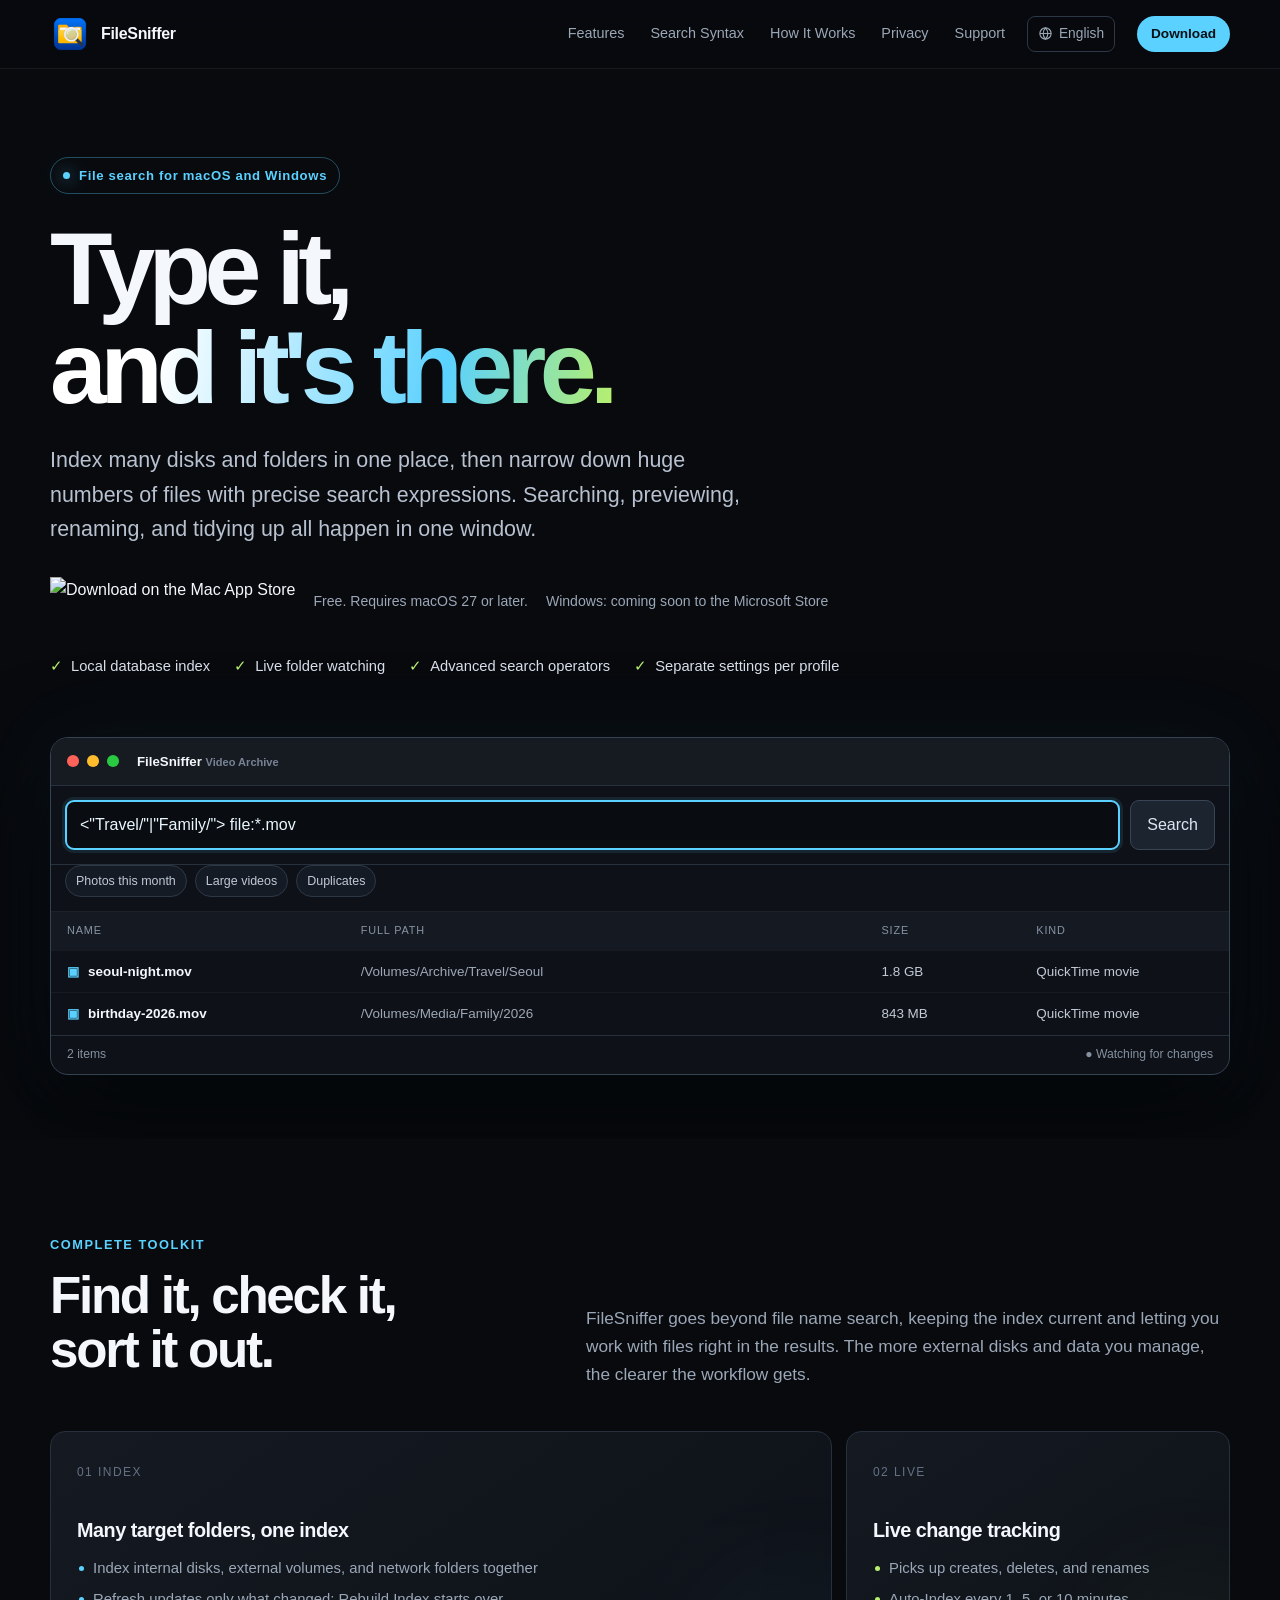
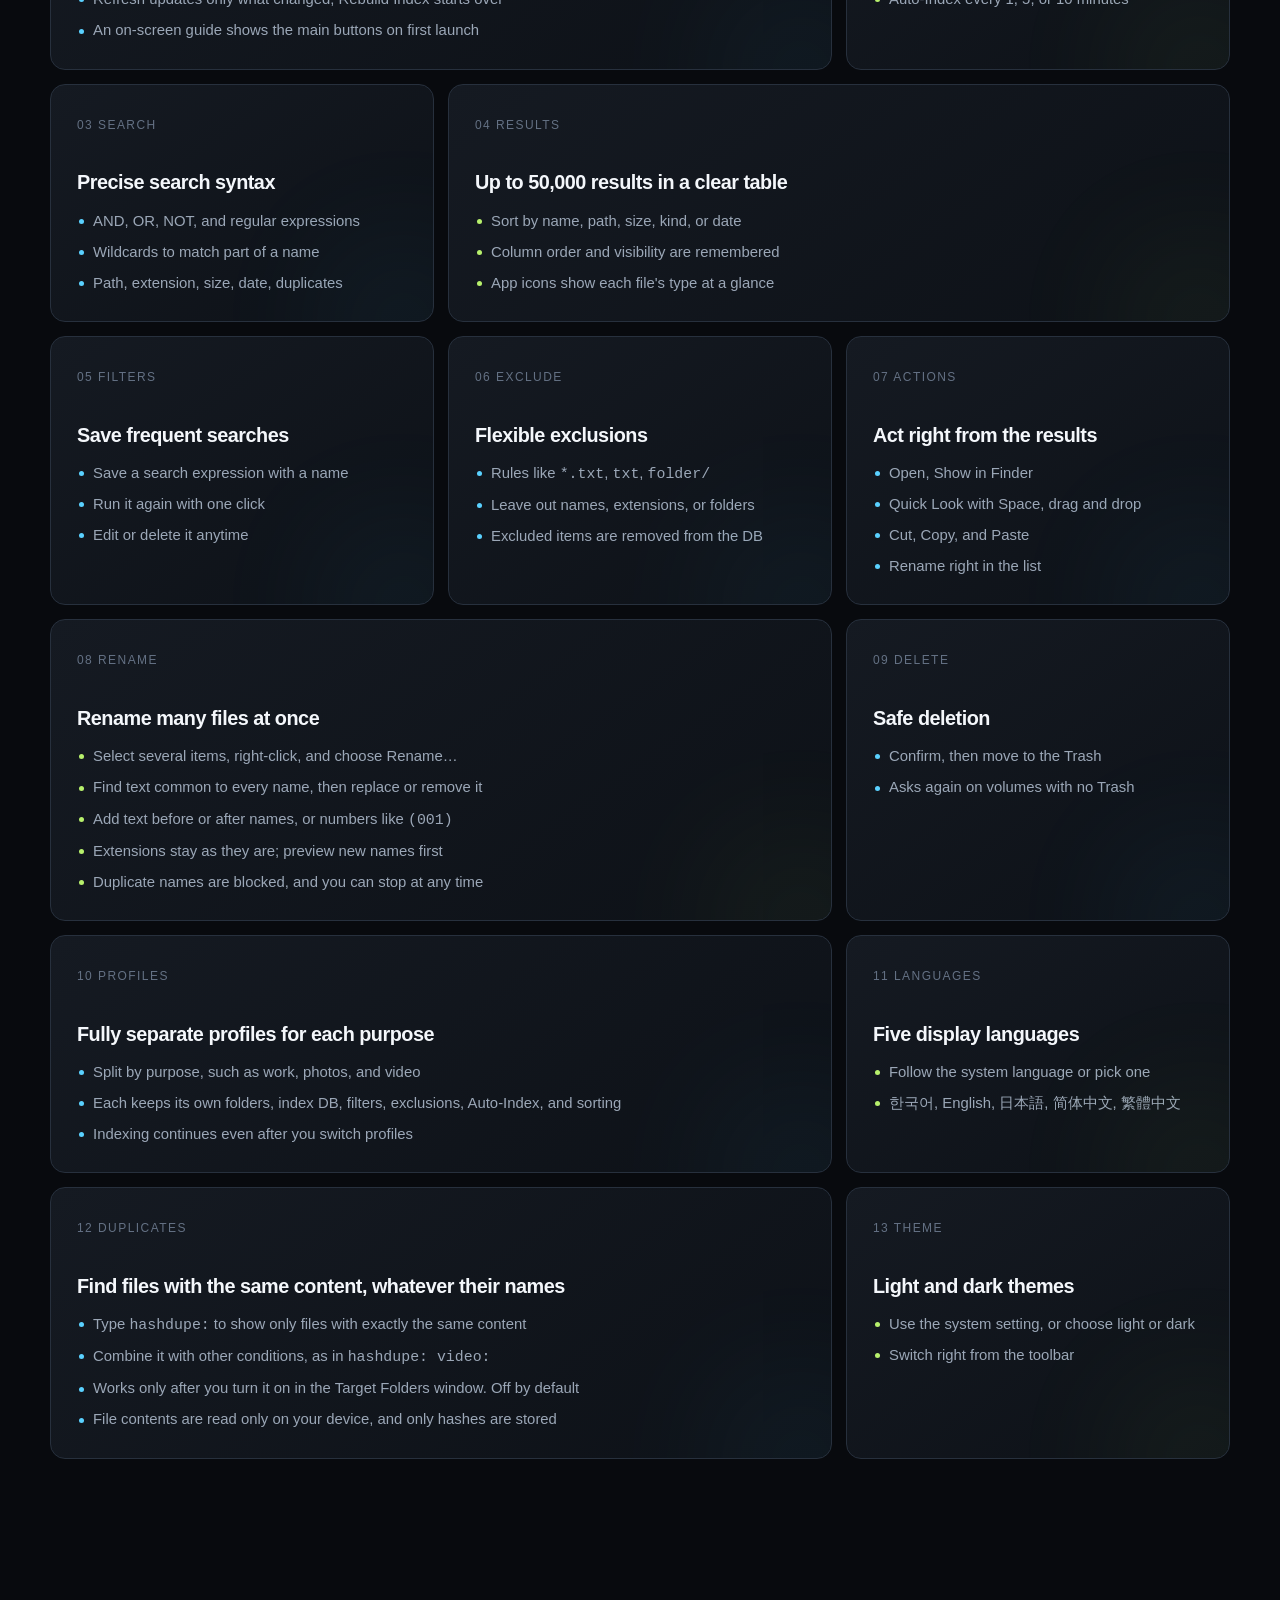
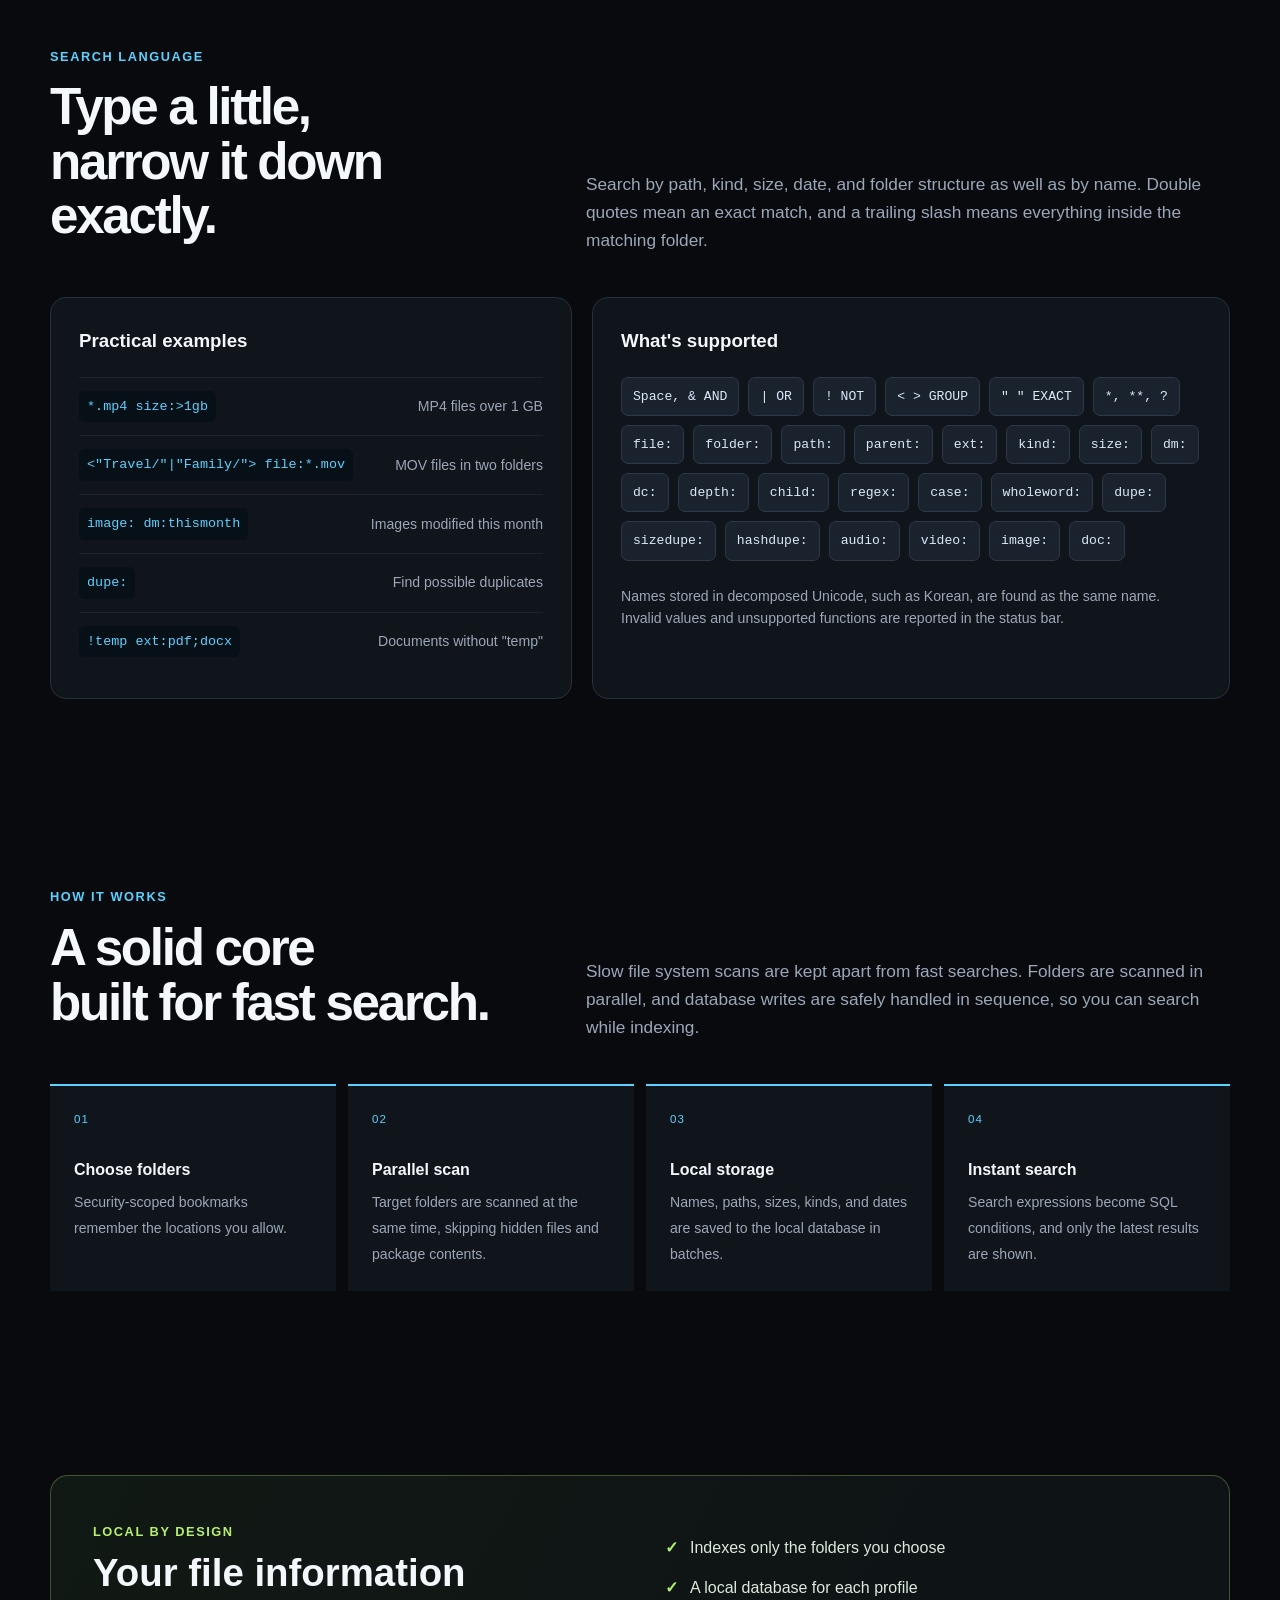
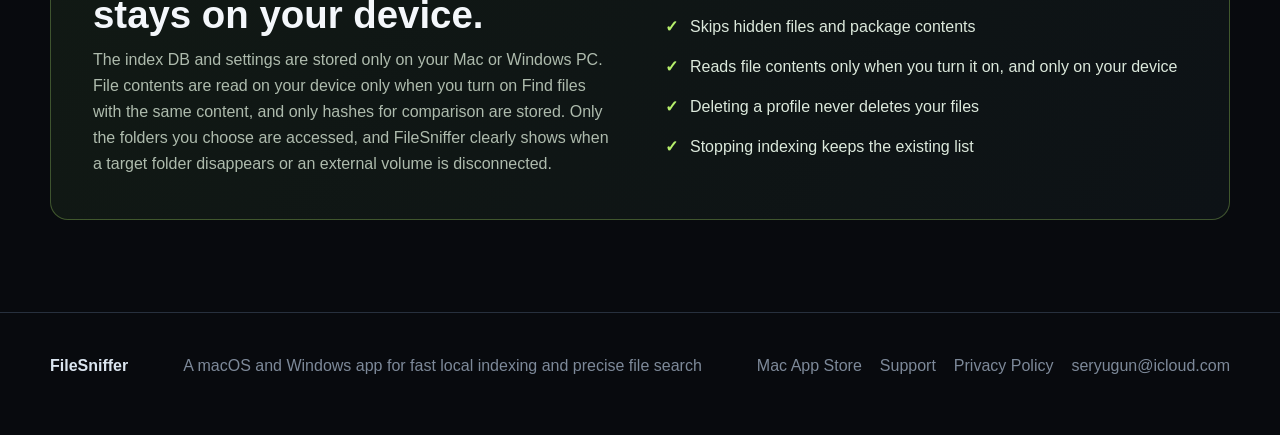
==== commit 8fd557f1: "Add files via upload windows 버전 적용" ====
--- a/en.html
+++ b/en.html
@@ -3,7 +3,7 @@
 <head>
   <meta charset="utf-8">
   <meta name="viewport" content="width=device-width, initial-scale=1">
-  <meta name="description" content="FileSniffer is a macOS app that indexes many folders quickly and finds and manages files with a powerful search syntax.">
+  <meta name="description" content="FileSniffer is a macOS and Windows app that indexes many folders quickly and finds and manages files with a powerful search syntax.">
   <meta name="theme-color" content="#0b0d12">
   <title>FileSniffer — The moment you type, your files appear</title>
   <link rel="alternate" hreflang="ko" href="https://seryugun.github.io/filesniffer/">
@@ -19,8 +19,8 @@
 <body>
   <nav class="nav"><div class="wrap"><a class="brand" href="#top"><img class="mark" src="icon.png" alt="" width="40" height="40">FileSniffer</a><div class="nav-right"><div class="navlinks"><a href="#features">Features</a><a href="#syntax">Search Syntax</a><a href="#workflow">How It Works</a><a href="#privacy">Privacy</a><a href="support.html#en">Support</a></div><details class="lang"><summary aria-label="Language"><svg viewBox="0 0 24 24" fill="none" stroke="currentColor" stroke-width="1.8" aria-hidden="true"><circle cx="12" cy="12" r="9"/><path d="M3 12h18M12 3c2.5 2.7 3.8 5.7 3.8 9s-1.3 6.3-3.8 9c-2.5-2.7-3.8-5.7-3.8-9S9.5 5.7 12 3z"/></svg>English</summary><div class="lang-menu"><a href="index.html?lang=ko" hreflang="ko" lang="ko">한국어</a><a href="en.html" hreflang="en" lang="en" aria-current="page">English</a><a href="ja.html" hreflang="ja" lang="ja">日本語</a><a href="zh-hans.html" hreflang="zh-Hans" lang="zh-Hans">简体中文</a><a href="zh-hant.html" hreflang="zh-Hant" lang="zh-Hant">繁體中文</a></div></details><a class="nav-store" data-appstore href="https://apps.apple.com/app/filesniffer/id6819963720?mt=12">Download</a></div></div></nav>
   <main id="top">
-    <header class="hero"><div class="wrap"><span class="eyebrow">File search for macOS</span><h1>Type it,<br><span class="gradient">and it's there.</span></h1><p class="lead">Index many disks and folders in one place, then narrow down huge numbers of files with precise search expressions. Searching, previewing, renaming, and tidying up all happen in one window.</p>
-      <div class="store"><a data-appstore href="https://apps.apple.com/app/filesniffer/id6819963720?mt=12"><img src="https://toolbox.marketingtools.apple.com/api/badges/download-on-the-mac-app-store/black/en-us" alt="Download on the Mac App Store" height="48"></a><span class="store-note">Free. Requires macOS 27 or later.</span></div>
+    <header class="hero"><div class="wrap"><span class="eyebrow">File search for macOS and Windows</span><h1>Type it,<br><span class="gradient">and it's there.</span></h1><p class="lead">Index many disks and folders in one place, then narrow down huge numbers of files with precise search expressions. Searching, previewing, renaming, and tidying up all happen in one window.</p>
+      <div class="store"><a data-appstore href="https://apps.apple.com/app/filesniffer/id6819963720?mt=12"><img src="https://toolbox.marketingtools.apple.com/api/badges/download-on-the-mac-app-store/black/en-us" alt="Download on the Mac App Store" height="48"></a><span class="store-note">Free. Requires macOS 27 or later.</span><span class="store-note">Windows: coming soon to the Microsoft Store</span></div>
       <div class="hero-points"><span>Local database index</span><span>Live folder watching</span><span>Advanced search operators</span><span>Separate settings per profile</span></div>
       <div class="app" aria-label="FileSniffer search window demo"><div class="titlebar"><span class="dot red"></span><span class="dot yellow"></span><span class="dot green"></span><span class="appname">FileSniffer <small style="color:#778395">Video Archive</small></span></div><div class="searchrow"><input id="demo-search" class="searchbox" value='&lt;"Travel/"|"Family/"&gt; file:*.mov' aria-label="Search expression demo"><button class="demo-btn" id="demo-run">Search</button></div><div class="chips"><button class="chip" data-query='image: dm:thismonth'>Photos this month</button><button class="chip" data-query='size:&gt;1gb video:'>Large videos</button><button class="chip" data-query='dupe:'>Duplicates</button></div><div class="table"><div class="tr head"><span>Name</span><span>Full Path</span><span>Size</span><span>Kind</span></div><div class="tr result"><div class="file"><span class="ico">▣</span><span>seoul-night.mov</span></div><span class="path">/Volumes/Archive/Travel/Seoul</span><span class="size">1.8 GB</span><span class="kind">QuickTime movie</span></div><div class="tr result"><div class="file"><span class="ico">▣</span><span>birthday-2026.mov</span></div><span class="path">/Volumes/Media/Family/2026</span><span class="size">843 MB</span><span class="kind">QuickTime movie</span></div></div><div class="status"><span id="result-count" data-searching="Searching…" data-found="2 items" data-dupe="2 possible duplicates">2 items</span><span><span class="pulse">●</span> Watching for changes</span></div></div>
     </div></header>
@@ -37,15 +37,17 @@
       <article class="card"><span class="num">09 DELETE</span><h3>Safe deletion</h3><ul><li>Confirm, then move to the Trash</li><li>Asks again on volumes with no Trash</li></ul></article>
       <article class="card wide"><span class="num">10 PROFILES</span><h3>Fully separate profiles for each purpose</h3><ul><li>Split by purpose, such as work, photos, and video</li><li>Each keeps its own folders, index DB, filters, exclusions, Auto-Index, and sorting</li><li>Indexing continues even after you switch profiles</li></ul></article>
       <article class="card accent"><span class="num">11 LANGUAGES</span><h3>Five display languages</h3><ul><li>Follow the system language or pick one</li><li>한국어, English, 日本語, 简体中文, 繁體中文</li></ul></article>
+      <article class="card wide"><span class="num">12 DUPLICATES</span><h3>Find files with the same content, whatever their names</h3><ul><li>Type <code>hashdupe:</code> to show only files with exactly the same content</li><li>Combine it with other conditions, as in <code>hashdupe: video:</code></li><li>Works only after you turn it on in the Target Folders window. Off by default</li><li>File contents are read only on your device, and only hashes are stored</li></ul></article>
+      <article class="card accent"><span class="num">13 THEME</span><h3>Light and dark themes</h3><ul><li>Use the system setting, or choose light or dark</li><li>Switch right from the toolbar</li></ul></article>
     </div></div></section>
 
-    <section id="syntax"><div class="wrap reveal"><div class="section-head"><div><span class="kicker">Search language</span><h2>Type a little,<br>narrow it down exactly.</h2></div><p>Search by path, kind, size, date, and folder structure as well as by name. Double quotes mean an exact match, and a trailing slash means everything inside the matching folder.</p></div><div class="syntax"><div class="syntax-panel"><h3>Practical examples</h3><div class="example"><code>*.mp4 size:&gt;1gb</code><span>MP4 files over 1 GB</span></div><div class="example"><code>&lt;"Travel/"|"Family/"&gt; file:*.mov</code><span>MOV files in two folders</span></div><div class="example"><code>image: dm:thismonth</code><span>Images modified this month</span></div><div class="example"><code>dupe:</code><span>Find possible duplicates</span></div><div class="example"><code>!temp ext:pdf;docx</code><span>Documents without "temp"</span></div></div><div class="syntax-panel"><h3>What's supported</h3><div class="tokens"><span class="token">Space, &amp; AND</span><span class="token">| OR</span><span class="token">! NOT</span><span class="token">&lt; &gt; GROUP</span><span class="token">" " EXACT</span><span class="token">*, **, ?</span><span class="token">file:</span><span class="token">folder:</span><span class="token">path:</span><span class="token">parent:</span><span class="token">ext:</span><span class="token">kind:</span><span class="token">size:</span><span class="token">dm:</span><span class="token">dc:</span><span class="token">depth:</span><span class="token">child:</span><span class="token">regex:</span><span class="token">case:</span><span class="token">wholeword:</span><span class="token">dupe:</span><span class="token">sizedupe:</span><span class="token">audio:</span><span class="token">video:</span><span class="token">image:</span><span class="token">doc:</span></div><p style="color:var(--muted);font-size:.88rem;margin:24px 0 0">Names stored in decomposed Unicode, such as Korean, are found as the same name. Invalid values and unsupported functions are reported in the status bar.</p></div></div></div></section>
+    <section id="syntax"><div class="wrap reveal"><div class="section-head"><div><span class="kicker">Search language</span><h2>Type a little,<br>narrow it down exactly.</h2></div><p>Search by path, kind, size, date, and folder structure as well as by name. Double quotes mean an exact match, and a trailing slash means everything inside the matching folder.</p></div><div class="syntax"><div class="syntax-panel"><h3>Practical examples</h3><div class="example"><code>*.mp4 size:&gt;1gb</code><span>MP4 files over 1 GB</span></div><div class="example"><code>&lt;"Travel/"|"Family/"&gt; file:*.mov</code><span>MOV files in two folders</span></div><div class="example"><code>image: dm:thismonth</code><span>Images modified this month</span></div><div class="example"><code>dupe:</code><span>Find possible duplicates</span></div><div class="example"><code>!temp ext:pdf;docx</code><span>Documents without "temp"</span></div></div><div class="syntax-panel"><h3>What's supported</h3><div class="tokens"><span class="token">Space, &amp; AND</span><span class="token">| OR</span><span class="token">! NOT</span><span class="token">&lt; &gt; GROUP</span><span class="token">" " EXACT</span><span class="token">*, **, ?</span><span class="token">file:</span><span class="token">folder:</span><span class="token">path:</span><span class="token">parent:</span><span class="token">ext:</span><span class="token">kind:</span><span class="token">size:</span><span class="token">dm:</span><span class="token">dc:</span><span class="token">depth:</span><span class="token">child:</span><span class="token">regex:</span><span class="token">case:</span><span class="token">wholeword:</span><span class="token">dupe:</span><span class="token">sizedupe:</span><span class="token">hashdupe:</span><span class="token">audio:</span><span class="token">video:</span><span class="token">image:</span><span class="token">doc:</span></div><p style="color:var(--muted);font-size:.88rem;margin:24px 0 0">Names stored in decomposed Unicode, such as Korean, are found as the same name. Invalid values and unsupported functions are reported in the status bar.</p></div></div></div></section>
 
     <section id="workflow"><div class="wrap reveal"><div class="section-head"><div><span class="kicker">How it works</span><h2>A solid core<br>built for fast search.</h2></div><p>Slow file system scans are kept apart from fast searches. Folders are scanned in parallel, and database writes are safely handled in sequence, so you can search while indexing.</p></div><div class="flow"><div class="step"><strong>Choose folders</strong><span>Security-scoped bookmarks remember the locations you allow.</span></div><div class="step"><strong>Parallel scan</strong><span>Target folders are scanned at the same time, skipping hidden files and package contents.</span></div><div class="step"><strong>Local storage</strong><span>Names, paths, sizes, kinds, and dates are saved to the local database in batches.</span></div><div class="step"><strong>Instant search</strong><span>Search expressions become SQL conditions, and only the latest results are shown.</span></div></div></div></section>
 
-    <section id="privacy"><div class="wrap reveal"><div class="privacy"><div><span class="kicker" style="color:var(--lime)">Local by design</span><h2>Your file information<br>stays on your Mac.</h2><p>The index DB and settings are stored locally. Only the folders you choose are accessed, and FileSniffer clearly shows when a target folder disappears or an external volume is disconnected.</p></div><div class="checks"><div class="check">Indexes only the folders you choose</div><div class="check">A local database for each profile</div><div class="check">Skips hidden files and package contents</div><div class="check">Deleting a profile never deletes your files</div><div class="check">Stopping indexing keeps the existing list</div></div></div></div></section>
+    <section id="privacy"><div class="wrap reveal"><div class="privacy"><div><span class="kicker" style="color:var(--lime)">Local by design</span><h2>Your file information<br>stays on your device.</h2><p>The index DB and settings are stored only on your Mac or Windows PC. File contents are read on your device only when you turn on Find files with the same content, and only hashes for comparison are stored. Only the folders you choose are accessed, and FileSniffer clearly shows when a target folder disappears or an external volume is disconnected.</p></div><div class="checks"><div class="check">Indexes only the folders you choose</div><div class="check">A local database for each profile</div><div class="check">Skips hidden files and package contents</div><div class="check">Reads file contents only when you turn it on, and only on your device</div><div class="check">Deleting a profile never deletes your files</div><div class="check">Stopping indexing keeps the existing list</div></div></div></div></section>
   </main>
-  <footer><div class="wrap foot"><strong>FileSniffer</strong><span>A macOS app for fast local indexing and precise file search</span><span class="footlinks"><a data-appstore href="https://apps.apple.com/app/filesniffer/id6819963720?mt=12">Mac App Store</a><a href="support.html#en">Support</a><a href="privacy.html#en">Privacy Policy</a><a href="mailto:seryugun@icloud.com">seryugun@icloud.com</a></span></div></footer>
+  <footer><div class="wrap foot"><strong>FileSniffer</strong><span>A macOS and Windows app for fast local indexing and precise file search</span><span class="footlinks"><a data-appstore href="https://apps.apple.com/app/filesniffer/id6819963720?mt=12">Mac App Store</a><a href="support.html#en">Support</a><a href="privacy.html#en">Privacy Policy</a><a href="mailto:seryugun@icloud.com">seryugun@icloud.com</a></span></div></footer>
   <script src="site.js"></script>
 </body>
 </html>
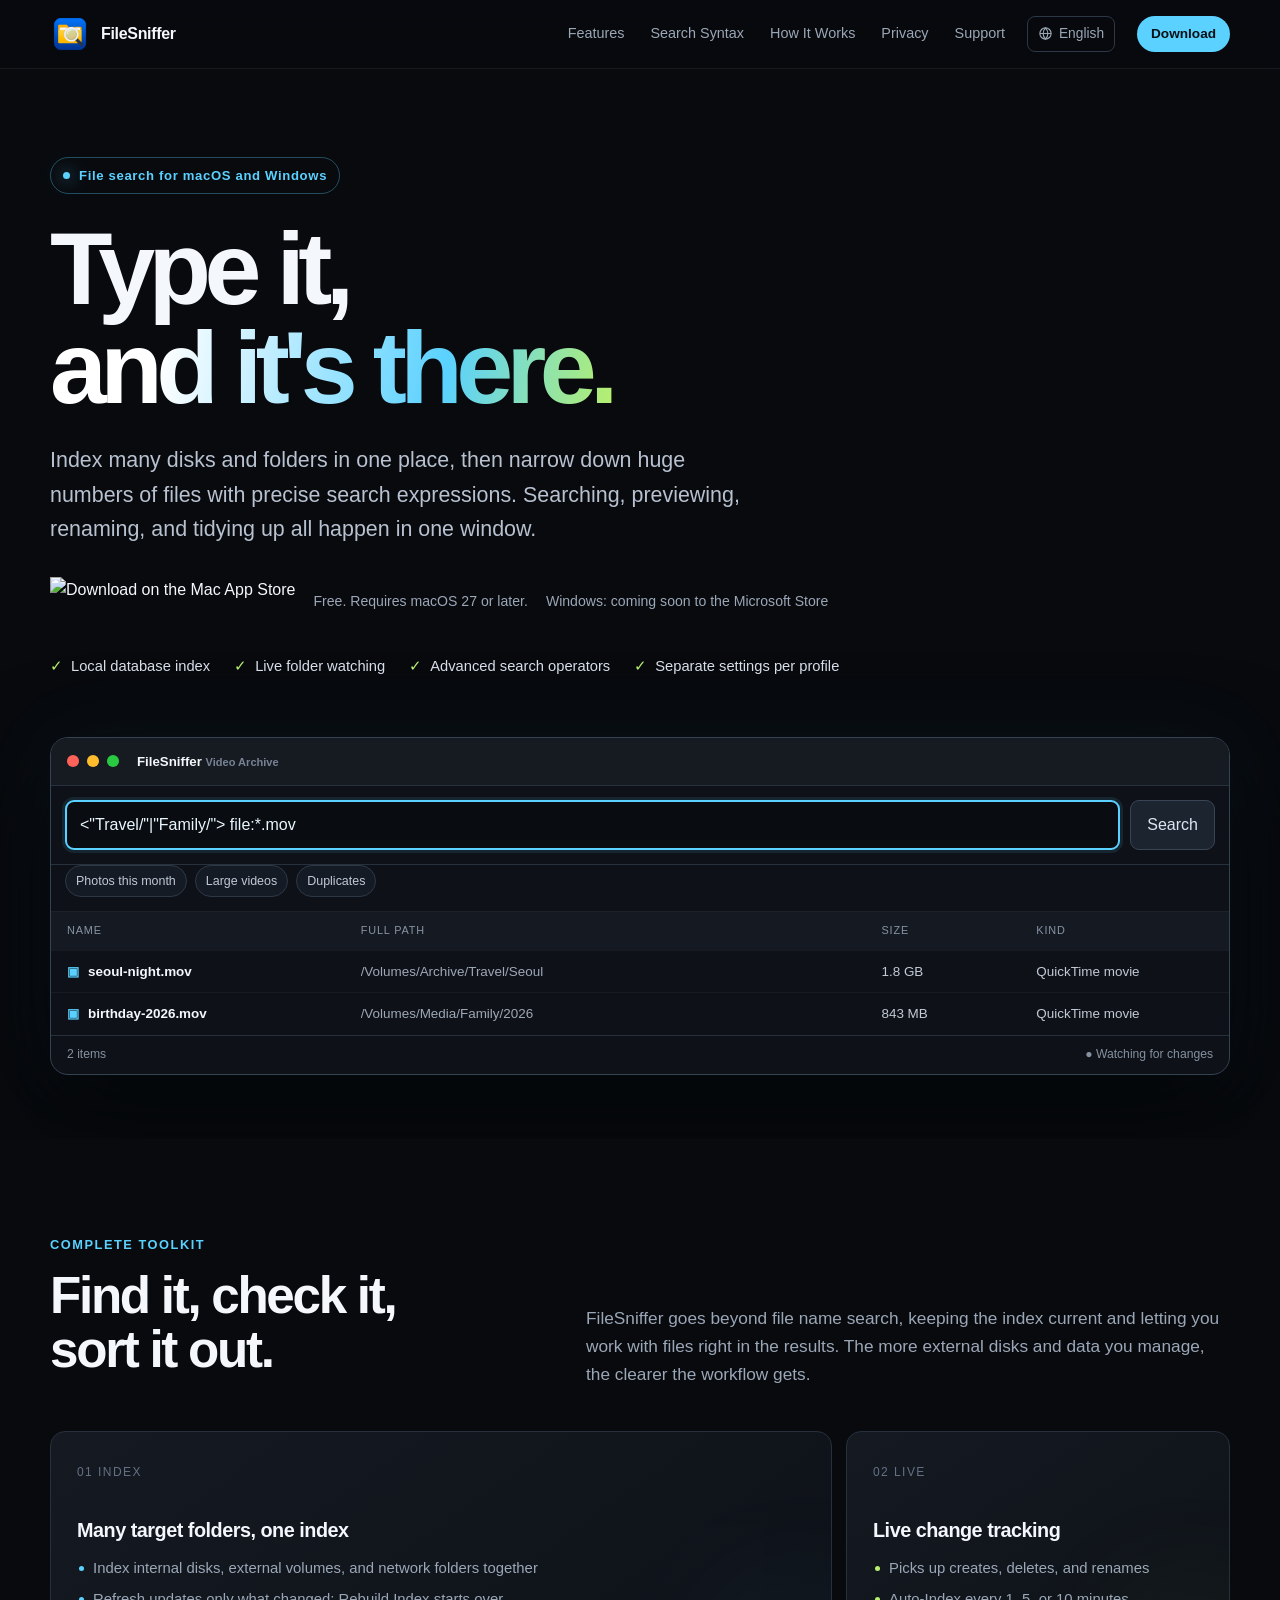
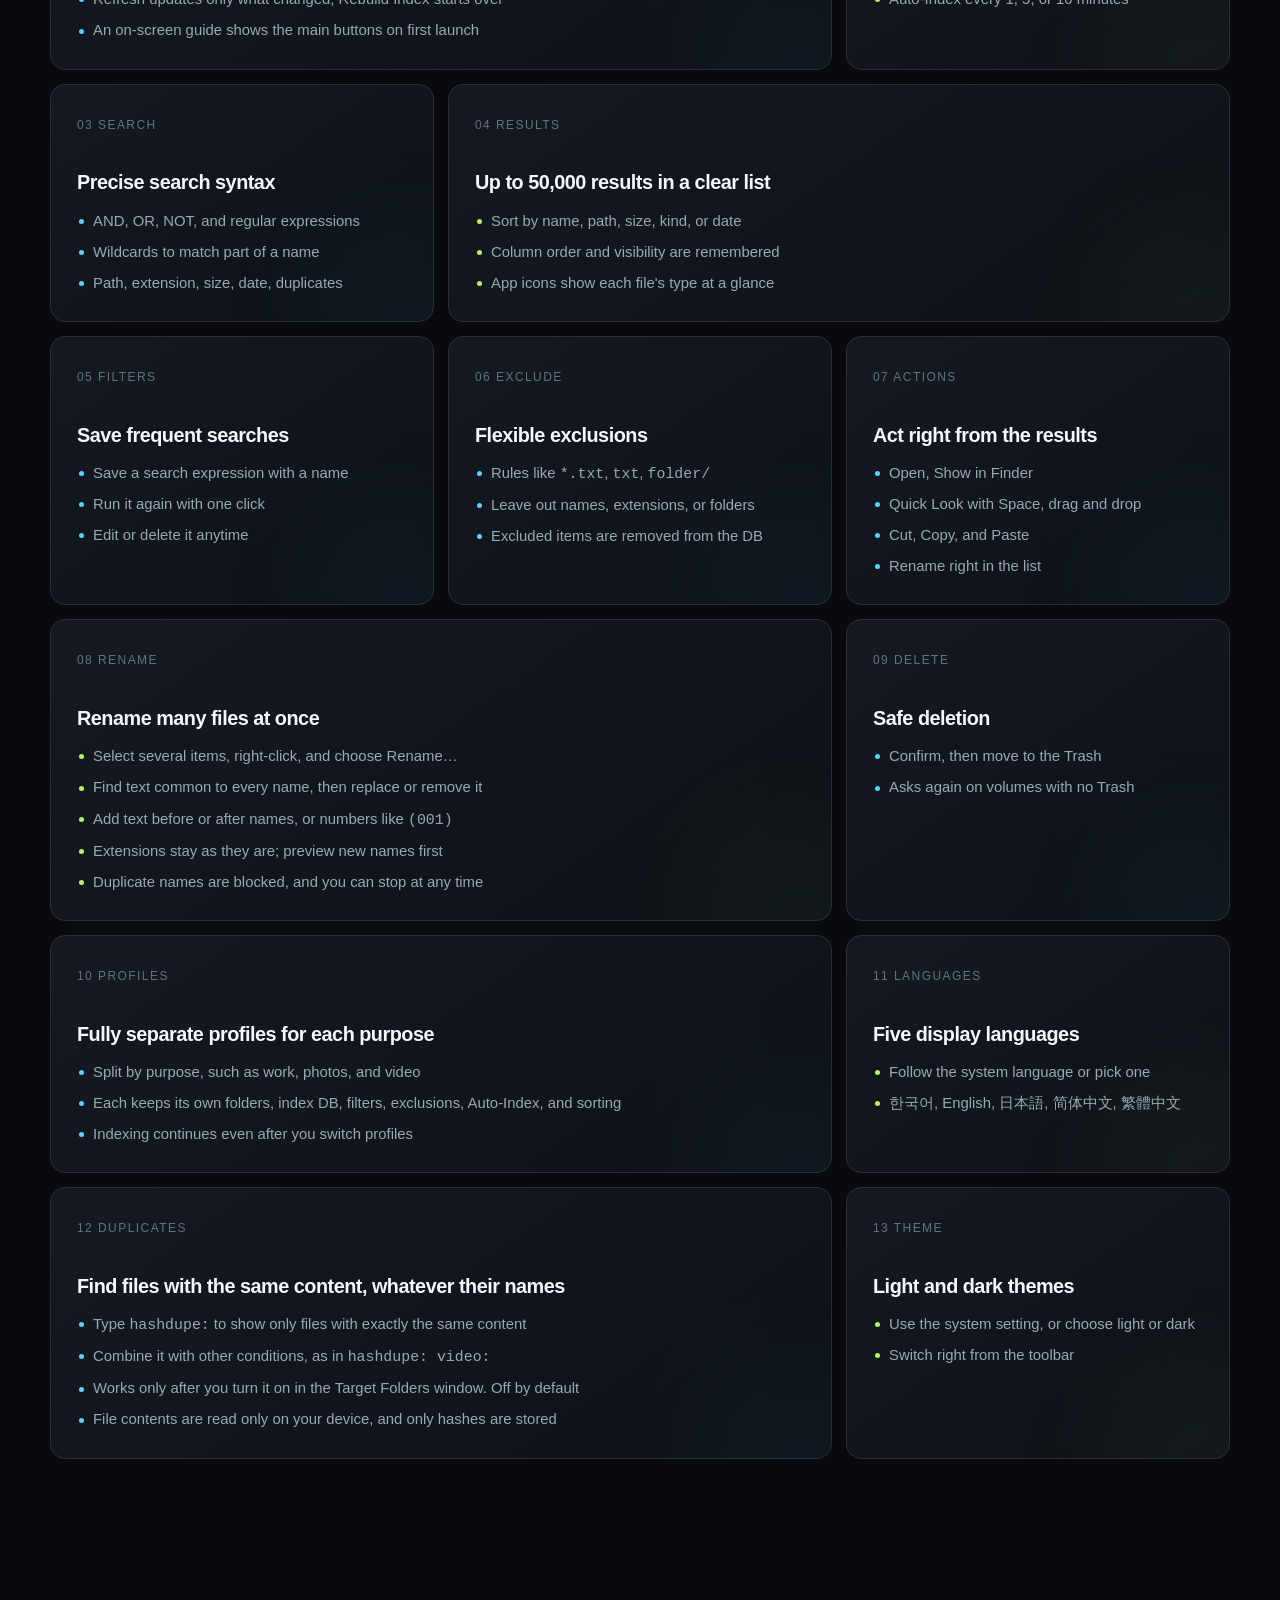
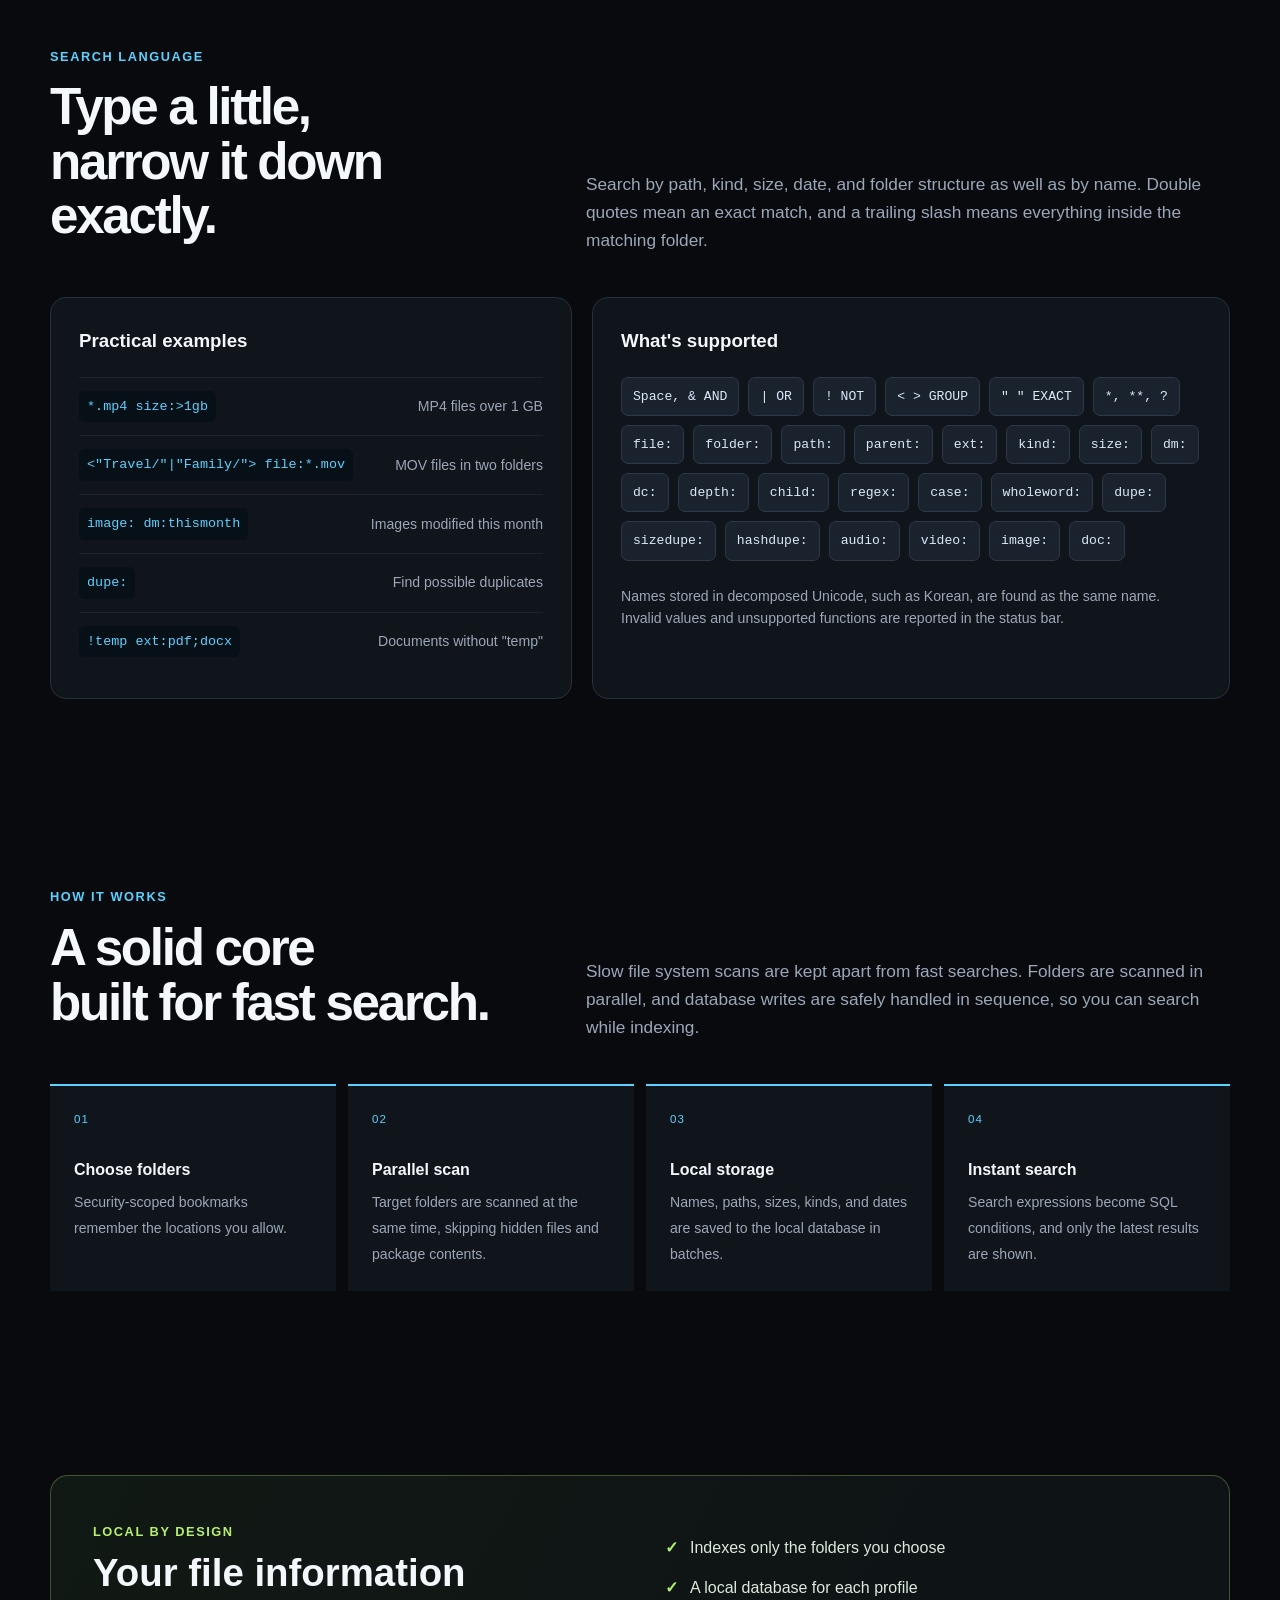
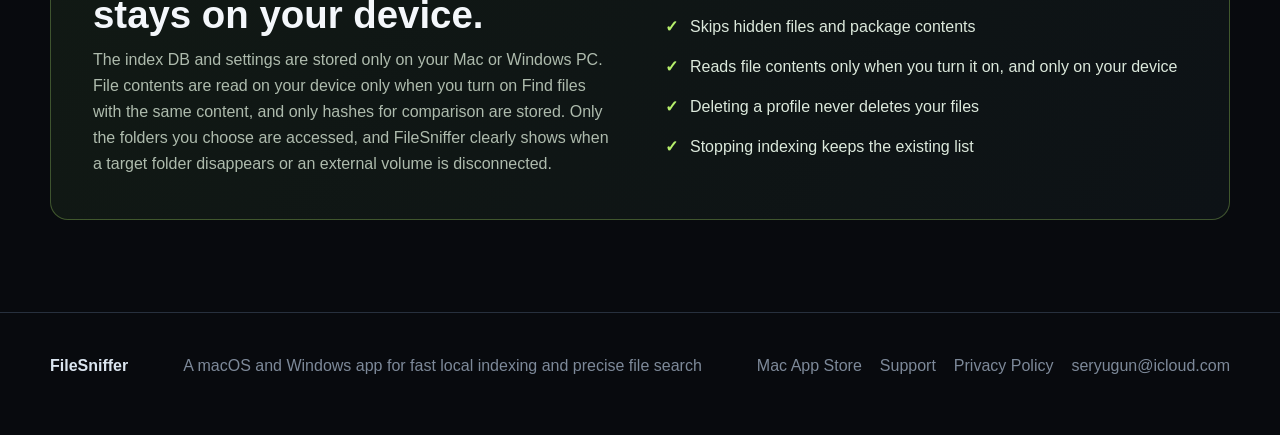
==== commit 14ac93ef: "Add files via upload" ====
--- a/en.html
+++ b/en.html
@@ -29,7 +29,7 @@
       <article class="card wide"><span class="num">01 INDEX</span><h3>Many target folders, one index</h3><ul><li>Index internal disks, external volumes, and network folders together</li><li>Refresh updates only what changed; Rebuild Index starts over</li><li>An on-screen guide shows the main buttons on first launch</li></ul></article>
       <article class="card accent"><span class="num">02 LIVE</span><h3>Live change tracking</h3><ul><li>Picks up creates, deletes, and renames</li><li>Auto-Index every 1, 5, or 10 minutes</li></ul></article>
       <article class="card"><span class="num">03 SEARCH</span><h3>Precise search syntax</h3><ul><li>AND, OR, NOT, and regular expressions</li><li>Wildcards to match part of a name</li><li>Path, extension, size, date, duplicates</li></ul></article>
-      <article class="card wide accent"><span class="num">04 RESULTS</span><h3>Up to 50,000 results in a clear table</h3><ul><li>Sort by name, path, size, kind, or date</li><li>Column order and visibility are remembered</li><li>App icons show each file's type at a glance</li></ul></article>
+      <article class="card wide accent"><span class="num">04 RESULTS</span><h3>Up to 50,000 results in a clear list</h3><ul><li>Sort by name, path, size, kind, or date</li><li>Column order and visibility are remembered</li><li>App icons show each file's type at a glance</li></ul></article>
       <article class="card"><span class="num">05 FILTERS</span><h3>Save frequent searches</h3><ul><li>Save a search expression with a name</li><li>Run it again with one click</li><li>Edit or delete it anytime</li></ul></article>
       <article class="card"><span class="num">06 EXCLUDE</span><h3>Flexible exclusions</h3><ul><li>Rules like <code>*.txt</code>, <code>txt</code>, <code>folder/</code></li><li>Leave out names, extensions, or folders</li><li>Excluded items are removed from the DB</li></ul></article>
       <article class="card"><span class="num">07 ACTIONS</span><h3>Act right from the results</h3><ul><li>Open, Show in Finder</li><li>Quick Look with Space, drag and drop</li><li>Cut, Copy, and Paste</li><li>Rename right in the list</li></ul></article>
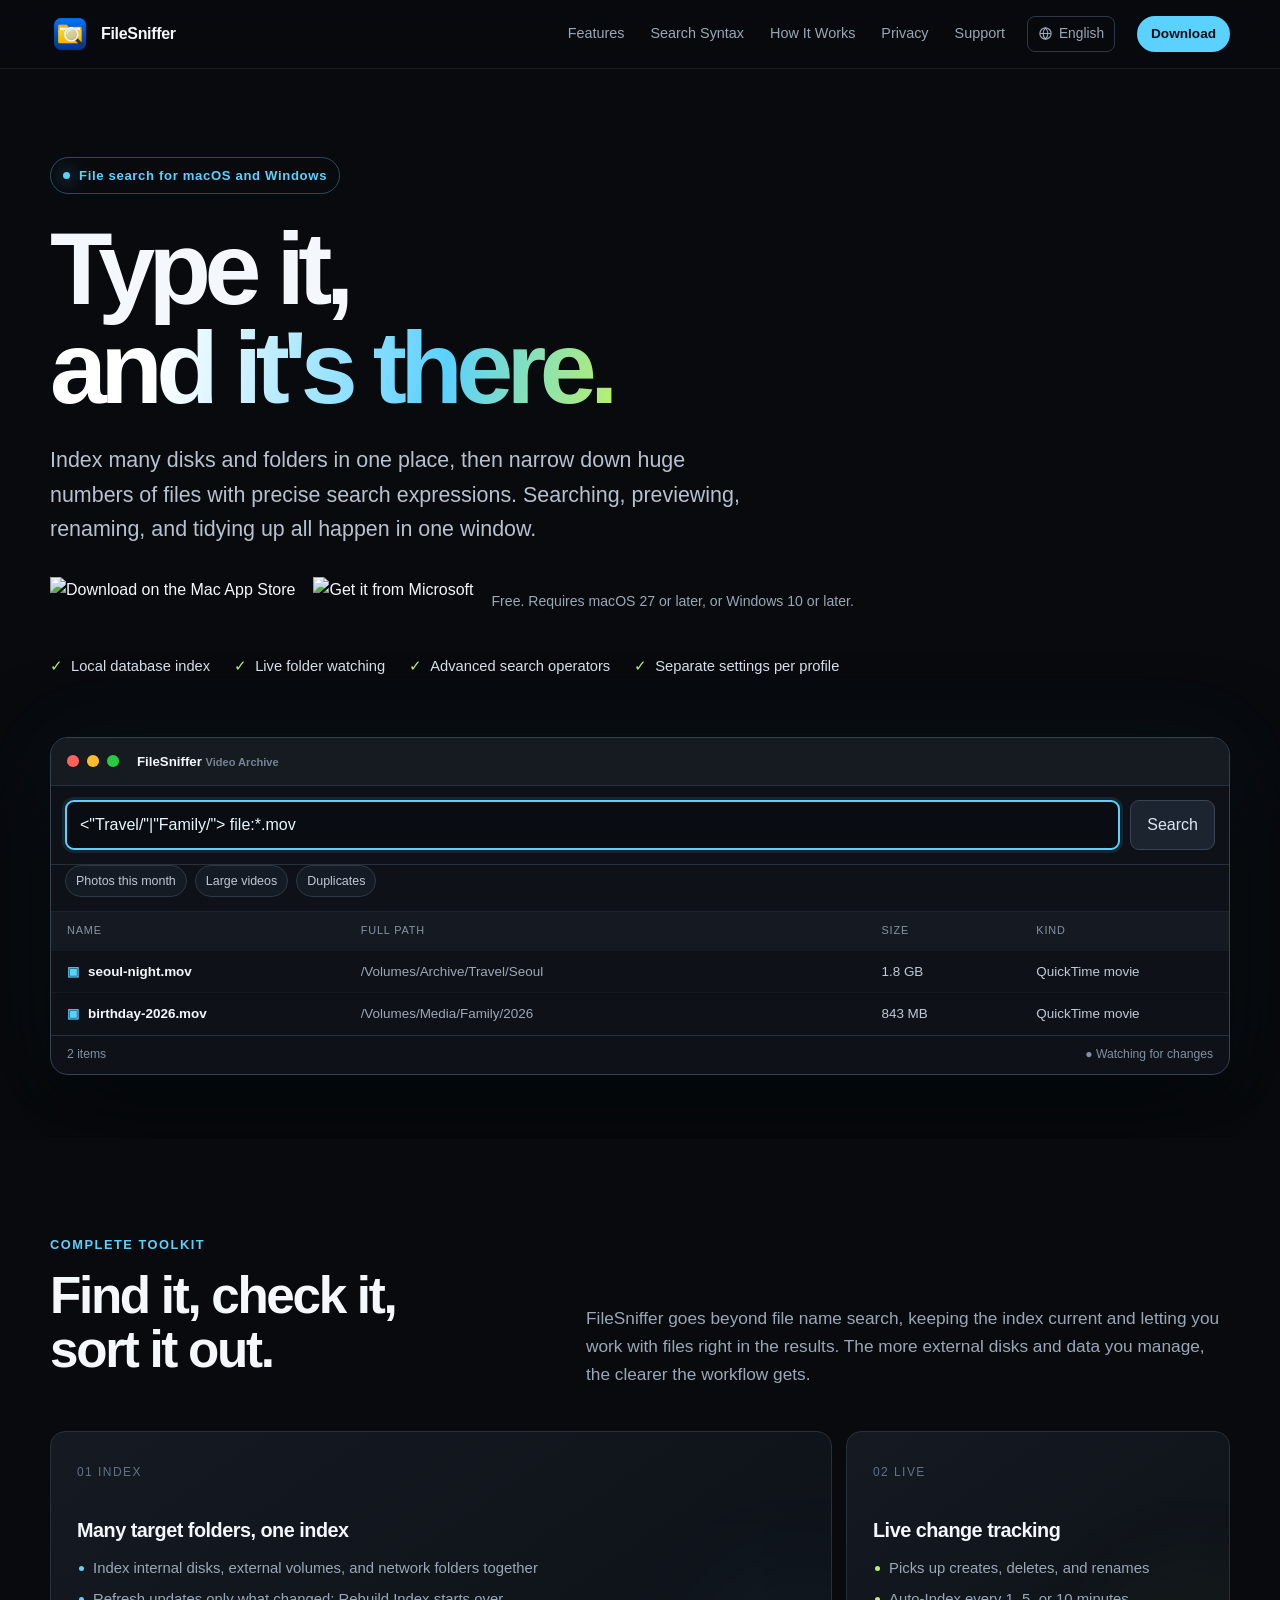
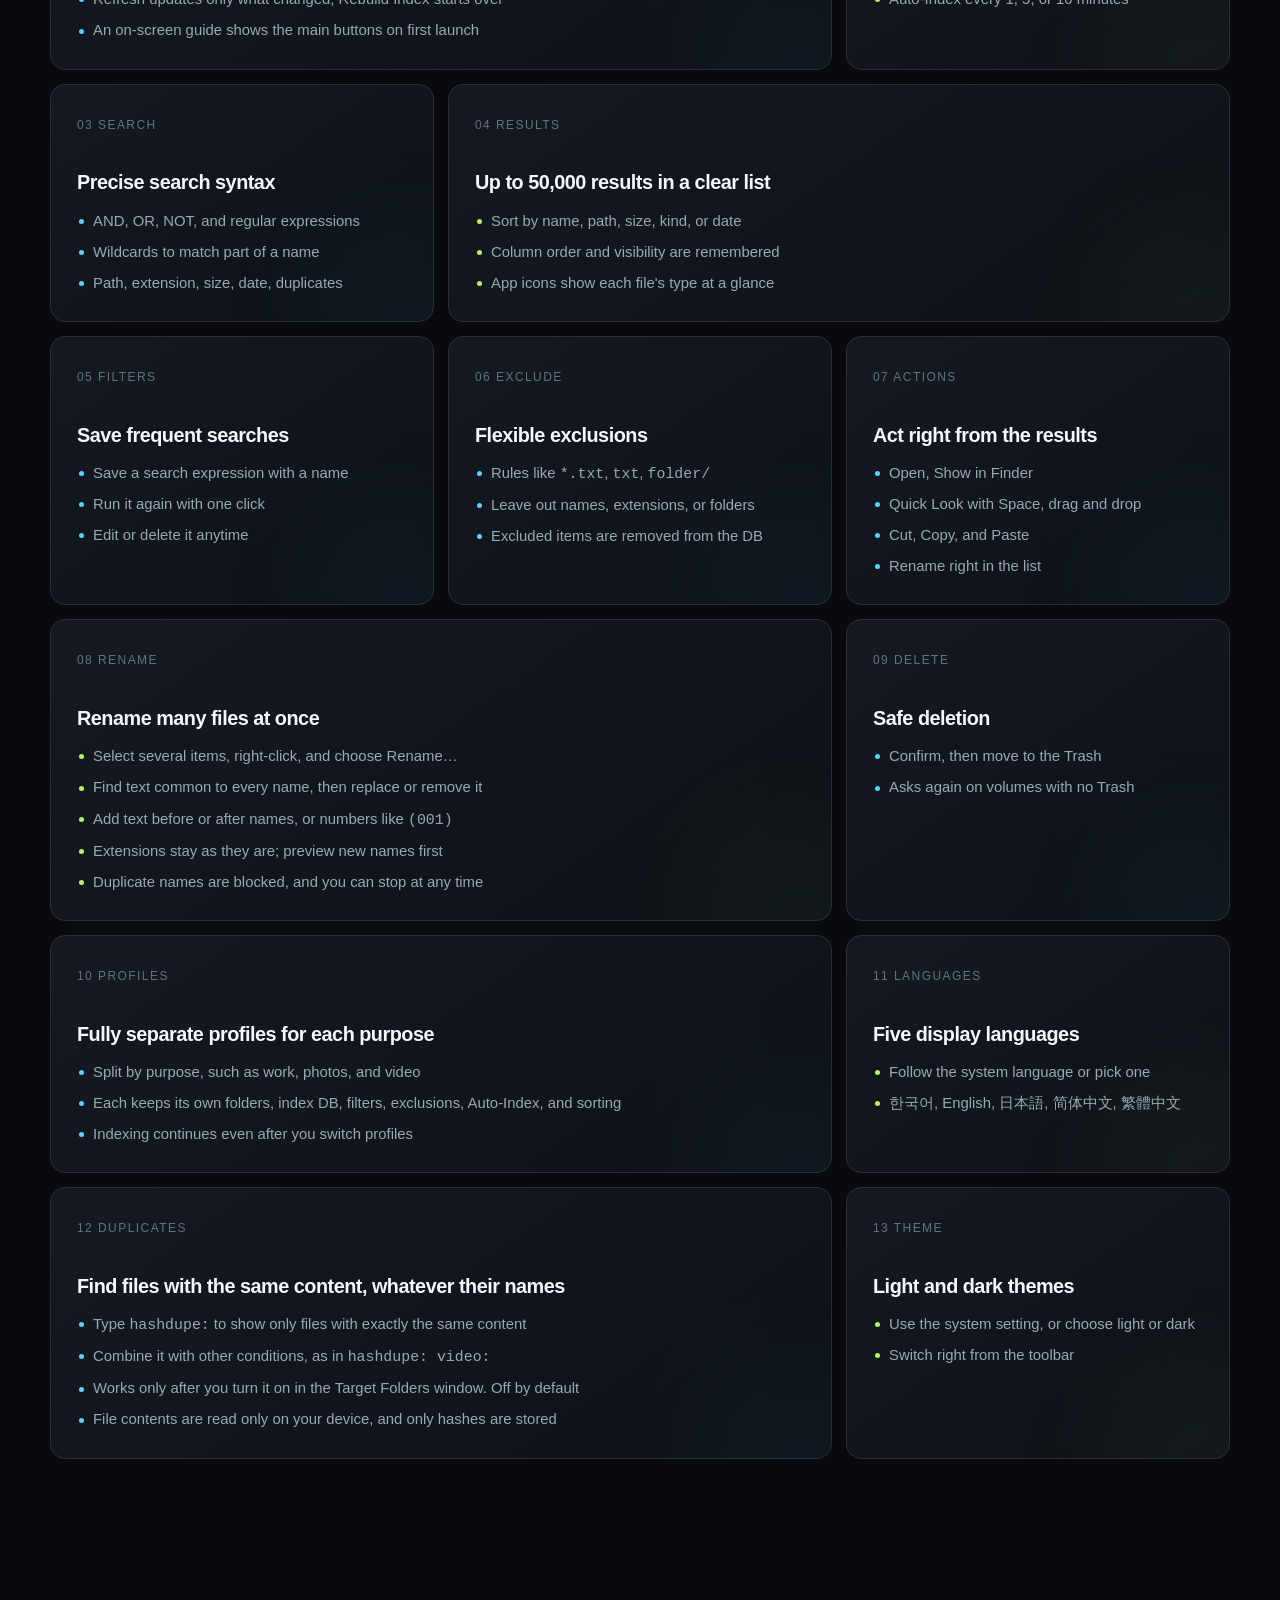
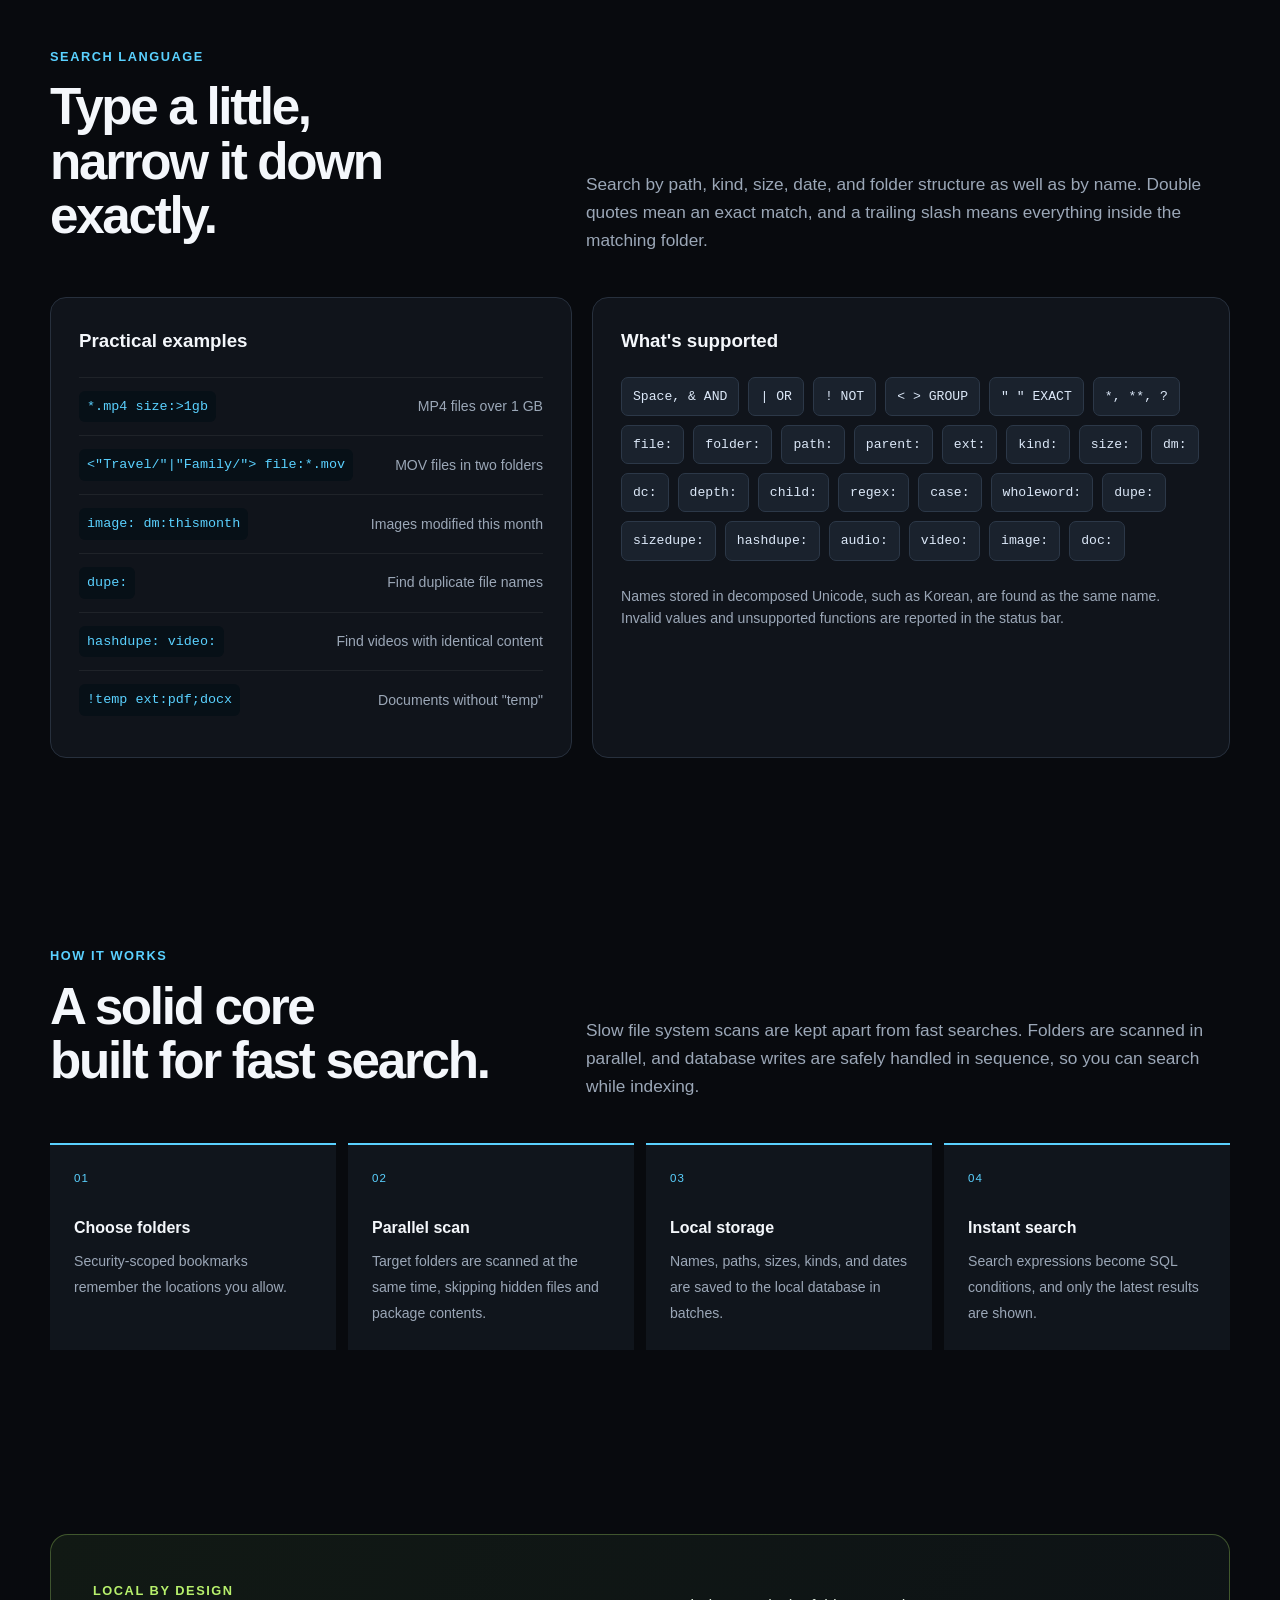
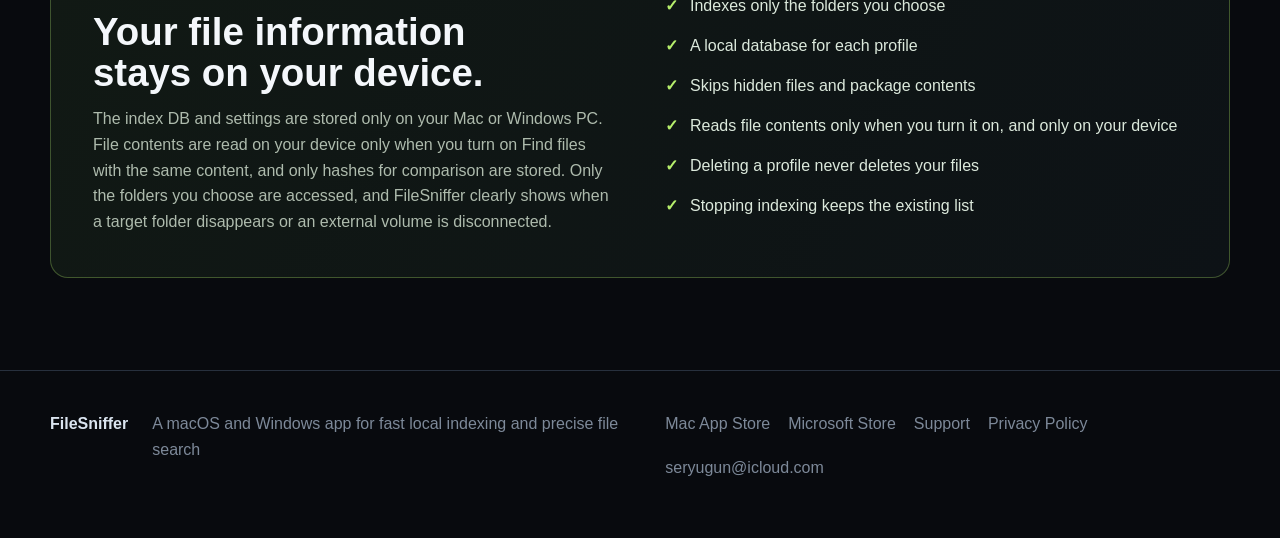
==== commit 920611fd: "Add files via upload 마이크로소프트 배지 적용" ====
--- a/en.html
+++ b/en.html
@@ -17,10 +17,10 @@
   <link rel="stylesheet" href="home.css">
 </head>
 <body>
-  <nav class="nav"><div class="wrap"><a class="brand" href="#top"><img class="mark" src="icon.png" alt="" width="40" height="40">FileSniffer</a><div class="nav-right"><div class="navlinks"><a href="#features">Features</a><a href="#syntax">Search Syntax</a><a href="#workflow">How It Works</a><a href="#privacy">Privacy</a><a href="support.html#en">Support</a></div><details class="lang"><summary aria-label="Language"><svg viewBox="0 0 24 24" fill="none" stroke="currentColor" stroke-width="1.8" aria-hidden="true"><circle cx="12" cy="12" r="9"/><path d="M3 12h18M12 3c2.5 2.7 3.8 5.7 3.8 9s-1.3 6.3-3.8 9c-2.5-2.7-3.8-5.7-3.8-9S9.5 5.7 12 3z"/></svg>English</summary><div class="lang-menu"><a href="index.html?lang=ko" hreflang="ko" lang="ko">한국어</a><a href="en.html" hreflang="en" lang="en" aria-current="page">English</a><a href="ja.html" hreflang="ja" lang="ja">日本語</a><a href="zh-hans.html" hreflang="zh-Hans" lang="zh-Hans">简体中文</a><a href="zh-hant.html" hreflang="zh-Hant" lang="zh-Hant">繁體中文</a></div></details><a class="nav-store" data-appstore href="https://apps.apple.com/app/filesniffer/id6819963720?mt=12">Download</a></div></div></nav>
+  <nav class="nav"><div class="wrap"><a class="brand" href="#top"><img class="mark" src="icon.png" alt="" width="40" height="40">FileSniffer</a><div class="nav-right"><div class="navlinks"><a href="#features">Features</a><a href="#syntax">Search Syntax</a><a href="#workflow">How It Works</a><a href="#privacy">Privacy</a><a href="support.html#en">Support</a></div><details class="lang"><summary aria-label="Language"><svg viewBox="0 0 24 24" fill="none" stroke="currentColor" stroke-width="1.8" aria-hidden="true"><circle cx="12" cy="12" r="9"/><path d="M3 12h18M12 3c2.5 2.7 3.8 5.7 3.8 9s-1.3 6.3-3.8 9c-2.5-2.7-3.8-5.7-3.8-9S9.5 5.7 12 3z"/></svg>English</summary><div class="lang-menu"><a href="index.html?lang=ko" hreflang="ko" lang="ko">한국어</a><a href="en.html" hreflang="en" lang="en" aria-current="page">English</a><a href="ja.html" hreflang="ja" lang="ja">日本語</a><a href="zh-hans.html" hreflang="zh-Hans" lang="zh-Hans">简体中文</a><a href="zh-hant.html" hreflang="zh-Hant" lang="zh-Hant">繁體中文</a></div></details><a class="nav-store" href="#download">Download</a></div></div></nav>
   <main id="top">
     <header class="hero"><div class="wrap"><span class="eyebrow">File search for macOS and Windows</span><h1>Type it,<br><span class="gradient">and it's there.</span></h1><p class="lead">Index many disks and folders in one place, then narrow down huge numbers of files with precise search expressions. Searching, previewing, renaming, and tidying up all happen in one window.</p>
-      <div class="store"><a data-appstore href="https://apps.apple.com/app/filesniffer/id6819963720?mt=12"><img src="https://toolbox.marketingtools.apple.com/api/badges/download-on-the-mac-app-store/black/en-us" alt="Download on the Mac App Store" height="48"></a><span class="store-note">Free. Requires macOS 27 or later.</span><span class="store-note">Windows: coming soon to the Microsoft Store</span></div>
+      <div class="store" id="download"><a data-appstore href="https://apps.apple.com/app/filesniffer/id6819963720?mt=12"><img src="https://toolbox.marketingtools.apple.com/api/badges/download-on-the-mac-app-store/black/en-us" alt="Download on the Mac App Store" height="48"></a><a data-msstore href="https://apps.microsoft.com/detail/9pbn8plcwsg6"><img src="https://get.microsoft.com/images/en-us%20dark.svg" alt="Get it from Microsoft" height="48"></a><span class="store-note">Free. Requires macOS 27 or later, or Windows 10 or later.</span></div>
       <div class="hero-points"><span>Local database index</span><span>Live folder watching</span><span>Advanced search operators</span><span>Separate settings per profile</span></div>
       <div class="app" aria-label="FileSniffer search window demo"><div class="titlebar"><span class="dot red"></span><span class="dot yellow"></span><span class="dot green"></span><span class="appname">FileSniffer <small style="color:#778395">Video Archive</small></span></div><div class="searchrow"><input id="demo-search" class="searchbox" value='&lt;"Travel/"|"Family/"&gt; file:*.mov' aria-label="Search expression demo"><button class="demo-btn" id="demo-run">Search</button></div><div class="chips"><button class="chip" data-query='image: dm:thismonth'>Photos this month</button><button class="chip" data-query='size:&gt;1gb video:'>Large videos</button><button class="chip" data-query='dupe:'>Duplicates</button></div><div class="table"><div class="tr head"><span>Name</span><span>Full Path</span><span>Size</span><span>Kind</span></div><div class="tr result"><div class="file"><span class="ico">▣</span><span>seoul-night.mov</span></div><span class="path">/Volumes/Archive/Travel/Seoul</span><span class="size">1.8 GB</span><span class="kind">QuickTime movie</span></div><div class="tr result"><div class="file"><span class="ico">▣</span><span>birthday-2026.mov</span></div><span class="path">/Volumes/Media/Family/2026</span><span class="size">843 MB</span><span class="kind">QuickTime movie</span></div></div><div class="status"><span id="result-count" data-searching="Searching…" data-found="2 items" data-dupe="2 possible duplicates">2 items</span><span><span class="pulse">●</span> Watching for changes</span></div></div>
     </div></header>
@@ -41,13 +41,13 @@
       <article class="card accent"><span class="num">13 THEME</span><h3>Light and dark themes</h3><ul><li>Use the system setting, or choose light or dark</li><li>Switch right from the toolbar</li></ul></article>
     </div></div></section>
 
-    <section id="syntax"><div class="wrap reveal"><div class="section-head"><div><span class="kicker">Search language</span><h2>Type a little,<br>narrow it down exactly.</h2></div><p>Search by path, kind, size, date, and folder structure as well as by name. Double quotes mean an exact match, and a trailing slash means everything inside the matching folder.</p></div><div class="syntax"><div class="syntax-panel"><h3>Practical examples</h3><div class="example"><code>*.mp4 size:&gt;1gb</code><span>MP4 files over 1 GB</span></div><div class="example"><code>&lt;"Travel/"|"Family/"&gt; file:*.mov</code><span>MOV files in two folders</span></div><div class="example"><code>image: dm:thismonth</code><span>Images modified this month</span></div><div class="example"><code>dupe:</code><span>Find possible duplicates</span></div><div class="example"><code>!temp ext:pdf;docx</code><span>Documents without "temp"</span></div></div><div class="syntax-panel"><h3>What's supported</h3><div class="tokens"><span class="token">Space, &amp; AND</span><span class="token">| OR</span><span class="token">! NOT</span><span class="token">&lt; &gt; GROUP</span><span class="token">" " EXACT</span><span class="token">*, **, ?</span><span class="token">file:</span><span class="token">folder:</span><span class="token">path:</span><span class="token">parent:</span><span class="token">ext:</span><span class="token">kind:</span><span class="token">size:</span><span class="token">dm:</span><span class="token">dc:</span><span class="token">depth:</span><span class="token">child:</span><span class="token">regex:</span><span class="token">case:</span><span class="token">wholeword:</span><span class="token">dupe:</span><span class="token">sizedupe:</span><span class="token">hashdupe:</span><span class="token">audio:</span><span class="token">video:</span><span class="token">image:</span><span class="token">doc:</span></div><p style="color:var(--muted);font-size:.88rem;margin:24px 0 0">Names stored in decomposed Unicode, such as Korean, are found as the same name. Invalid values and unsupported functions are reported in the status bar.</p></div></div></div></section>
+    <section id="syntax"><div class="wrap reveal"><div class="section-head"><div><span class="kicker">Search language</span><h2>Type a little,<br>narrow it down exactly.</h2></div><p>Search by path, kind, size, date, and folder structure as well as by name. Double quotes mean an exact match, and a trailing slash means everything inside the matching folder.</p></div><div class="syntax"><div class="syntax-panel"><h3>Practical examples</h3><div class="example"><code>*.mp4 size:&gt;1gb</code><span>MP4 files over 1 GB</span></div><div class="example"><code>&lt;"Travel/"|"Family/"&gt; file:*.mov</code><span>MOV files in two folders</span></div><div class="example"><code>image: dm:thismonth</code><span>Images modified this month</span></div><div class="example"><code>dupe:</code><span>Find duplicate file names</span></div><div class="example"><code>hashdupe: video:</code><span>Find videos with identical content</span></div><div class="example"><code>!temp ext:pdf;docx</code><span>Documents without "temp"</span></div></div><div class="syntax-panel"><h3>What's supported</h3><div class="tokens"><span class="token">Space, &amp; AND</span><span class="token">| OR</span><span class="token">! NOT</span><span class="token">&lt; &gt; GROUP</span><span class="token">" " EXACT</span><span class="token">*, **, ?</span><span class="token">file:</span><span class="token">folder:</span><span class="token">path:</span><span class="token">parent:</span><span class="token">ext:</span><span class="token">kind:</span><span class="token">size:</span><span class="token">dm:</span><span class="token">dc:</span><span class="token">depth:</span><span class="token">child:</span><span class="token">regex:</span><span class="token">case:</span><span class="token">wholeword:</span><span class="token">dupe:</span><span class="token">sizedupe:</span><span class="token">hashdupe:</span><span class="token">audio:</span><span class="token">video:</span><span class="token">image:</span><span class="token">doc:</span></div><p style="color:var(--muted);font-size:.88rem;margin:24px 0 0">Names stored in decomposed Unicode, such as Korean, are found as the same name. Invalid values and unsupported functions are reported in the status bar.</p></div></div></div></section>
 
     <section id="workflow"><div class="wrap reveal"><div class="section-head"><div><span class="kicker">How it works</span><h2>A solid core<br>built for fast search.</h2></div><p>Slow file system scans are kept apart from fast searches. Folders are scanned in parallel, and database writes are safely handled in sequence, so you can search while indexing.</p></div><div class="flow"><div class="step"><strong>Choose folders</strong><span>Security-scoped bookmarks remember the locations you allow.</span></div><div class="step"><strong>Parallel scan</strong><span>Target folders are scanned at the same time, skipping hidden files and package contents.</span></div><div class="step"><strong>Local storage</strong><span>Names, paths, sizes, kinds, and dates are saved to the local database in batches.</span></div><div class="step"><strong>Instant search</strong><span>Search expressions become SQL conditions, and only the latest results are shown.</span></div></div></div></section>
 
     <section id="privacy"><div class="wrap reveal"><div class="privacy"><div><span class="kicker" style="color:var(--lime)">Local by design</span><h2>Your file information<br>stays on your device.</h2><p>The index DB and settings are stored only on your Mac or Windows PC. File contents are read on your device only when you turn on Find files with the same content, and only hashes for comparison are stored. Only the folders you choose are accessed, and FileSniffer clearly shows when a target folder disappears or an external volume is disconnected.</p></div><div class="checks"><div class="check">Indexes only the folders you choose</div><div class="check">A local database for each profile</div><div class="check">Skips hidden files and package contents</div><div class="check">Reads file contents only when you turn it on, and only on your device</div><div class="check">Deleting a profile never deletes your files</div><div class="check">Stopping indexing keeps the existing list</div></div></div></div></section>
   </main>
-  <footer><div class="wrap foot"><strong>FileSniffer</strong><span>A macOS and Windows app for fast local indexing and precise file search</span><span class="footlinks"><a data-appstore href="https://apps.apple.com/app/filesniffer/id6819963720?mt=12">Mac App Store</a><a href="support.html#en">Support</a><a href="privacy.html#en">Privacy Policy</a><a href="mailto:seryugun@icloud.com">seryugun@icloud.com</a></span></div></footer>
+  <footer><div class="wrap foot"><strong>FileSniffer</strong><span>A macOS and Windows app for fast local indexing and precise file search</span><span class="footlinks"><a data-appstore href="https://apps.apple.com/app/filesniffer/id6819963720?mt=12">Mac App Store</a><a data-msstore href="https://apps.microsoft.com/detail/9pbn8plcwsg6">Microsoft Store</a><a href="support.html#en">Support</a><a href="privacy.html#en">Privacy Policy</a><a href="mailto:seryugun@icloud.com">seryugun@icloud.com</a></span></div></footer>
   <script src="site.js"></script>
 </body>
 </html>
